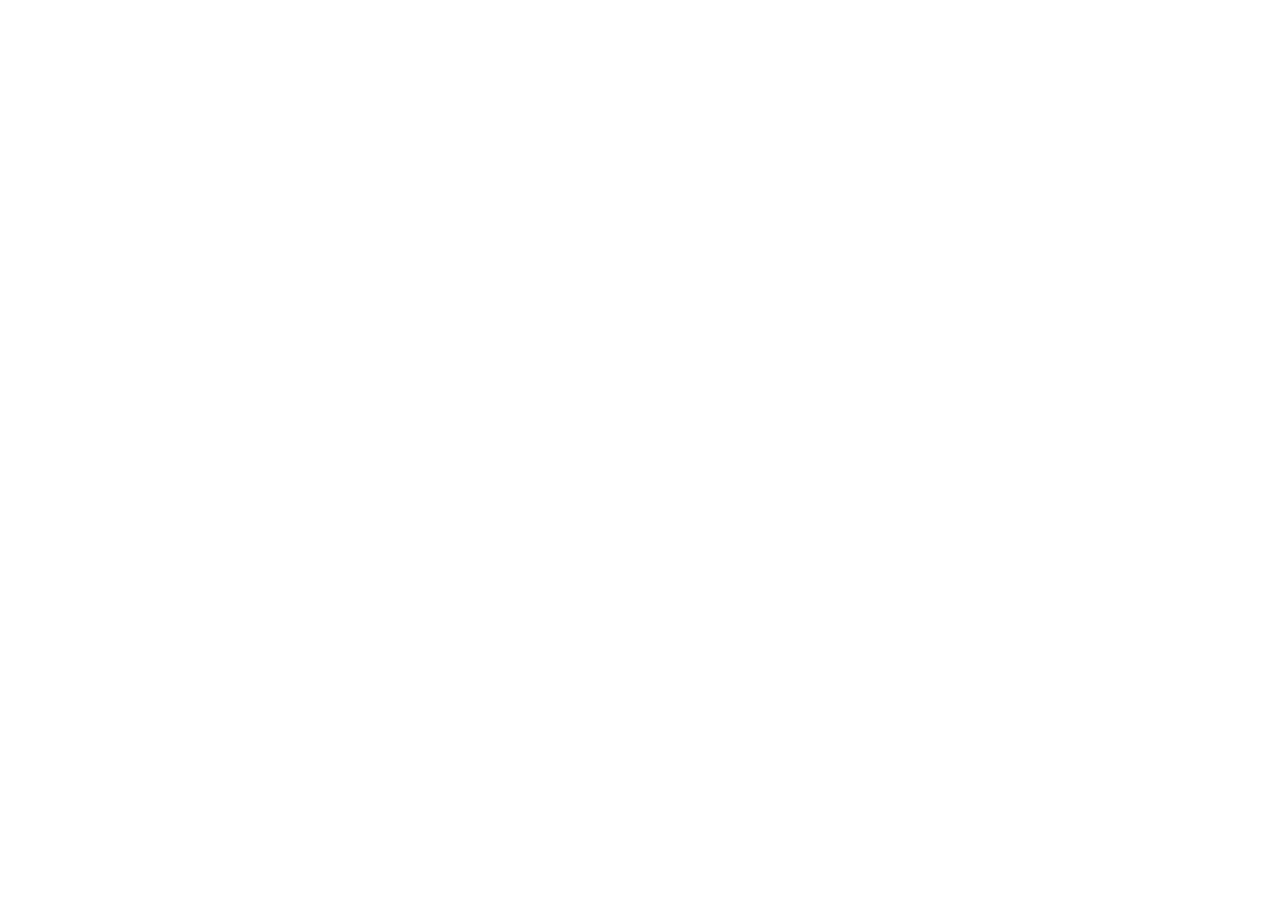
==== index.html @ 2de62284 "deploy: ios-mode support" ====
<!doctype html>
<html lang="zh-Hant">
  <head>
    <meta charset="UTF-8" />
    <meta name="viewport" content="width=device-width, initial-scale=1.0" />
    <title>Chinese Monster · DSE 文言文</title>
    <link rel="manifest" href="/dse-manyin/manifest.webmanifest" />
    <link rel="icon" type="image/png" href="/dse-manyin/favicon.png" />
    <link rel="apple-touch-icon" href="/dse-manyin/icons/apple-touch-icon.png" />
    <meta name="theme-color" content="#1a5c3f" />
    <meta name="apple-mobile-web-app-capable" content="yes" />
    <meta name="mobile-web-app-capable" content="yes" />
    <meta name="apple-mobile-web-app-status-bar-style" content="default" />
    <meta name="apple-mobile-web-app-title" content="Chinese Monster" />
    <meta name="description" content="Chinese Monster：DSE 十二篇範文 MC、默書房、錯題本、大魔王決戰" />
    <script type="module" crossorigin src="/dse-manyin/assets/index-C8RCEgZg.js"></script>
    <link rel="stylesheet" crossorigin href="/dse-manyin/assets/index-3imWGVu0.css">
  </head>
  <body>
    <div id="root"></div>
  </body>
</html>
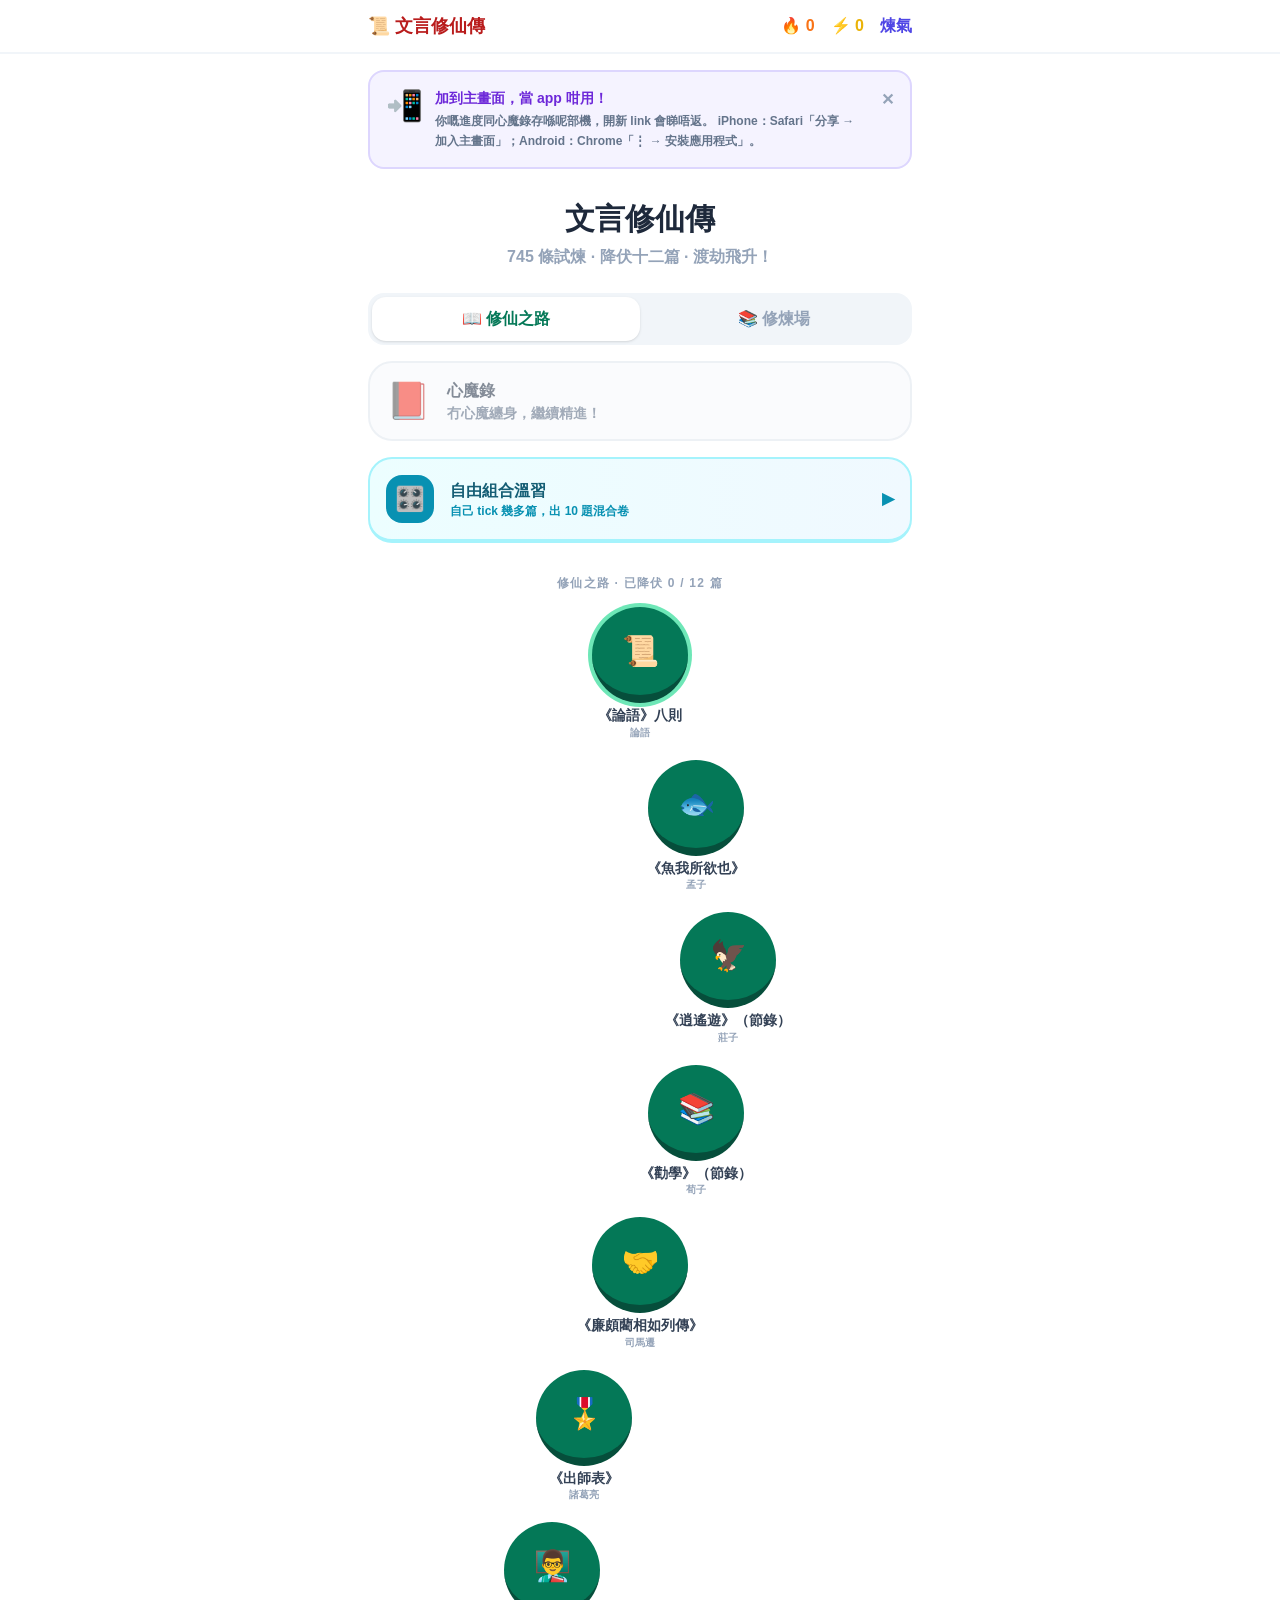
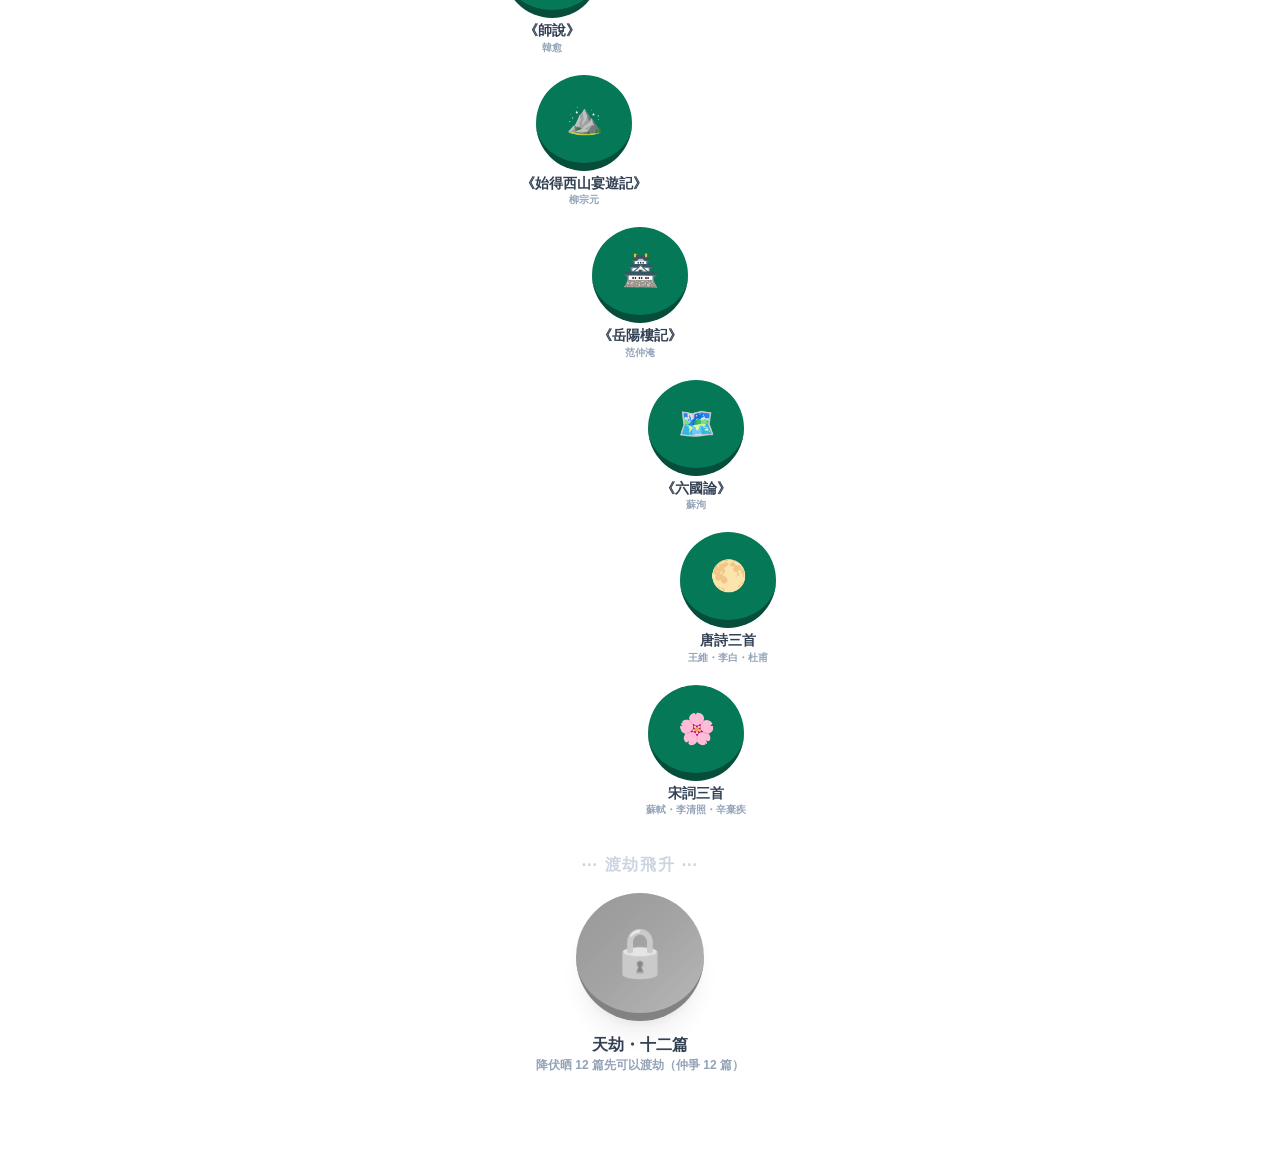
==== commit ffea19c7: "文言修仙傳：時間線大改版（十二篇主線逐關解鎖＋默書 merge＋渡劫門檻）" ====
--- a/index.html
+++ b/index.html
@@ -2,19 +2,19 @@
 <html lang="zh-Hant">
   <head>
     <meta charset="UTF-8" />
-    <meta name="viewport" content="width=device-width, initial-scale=1.0" />
-    <title>Chinese Monster · DSE 文言文</title>
-    <link rel="manifest" href="/dse-manyin/manifest.webmanifest" />
-    <link rel="icon" type="image/png" href="/dse-manyin/favicon.png" />
-    <link rel="apple-touch-icon" href="/dse-manyin/icons/apple-touch-icon.png" />
-    <meta name="theme-color" content="#1a5c3f" />
+    <meta name="viewport" content="width=device-width, initial-scale=1.0, viewport-fit=cover" />
+    <title>文言修仙傳 · DSE 範文</title>
+    <link rel="manifest" href="./manifest.webmanifest" />
+    <link rel="icon" type="image/png" href="./favicon.png" />
+    <link rel="apple-touch-icon" href="./icons/apple-touch-icon.png" />
+    <meta name="theme-color" content="#b91c1c" />
     <meta name="apple-mobile-web-app-capable" content="yes" />
     <meta name="mobile-web-app-capable" content="yes" />
     <meta name="apple-mobile-web-app-status-bar-style" content="default" />
-    <meta name="apple-mobile-web-app-title" content="Chinese Monster" />
-    <meta name="description" content="Chinese Monster：DSE 十二篇範文 MC、默書房、錯題本、大魔王決戰" />
-    <script type="module" crossorigin src="/dse-manyin/assets/index-C8RCEgZg.js"></script>
-    <link rel="stylesheet" crossorigin href="/dse-manyin/assets/index-3imWGVu0.css">
+    <meta name="apple-mobile-web-app-title" content="文言修仙傳" />
+    <meta name="description" content="文言修仙傳：DSE 十二篇範文 MC、默書房、心魔錄、渡劫試煉" />
+    <script type="module" crossorigin src="./assets/index-_JmouH4u.js"></script>
+    <link rel="stylesheet" crossorigin href="./assets/index-BBgROUTP.css">
   </head>
   <body>
     <div id="root"></div>
--- a/assets/index-BBgROUTP.css
+++ b/assets/index-BBgROUTP.css
@@ -0,0 +1 @@
+*,:before,:after{--tw-border-spacing-x: 0;--tw-border-spacing-y: 0;--tw-translate-x: 0;--tw-translate-y: 0;--tw-rotate: 0;--tw-skew-x: 0;--tw-skew-y: 0;--tw-scale-x: 1;--tw-scale-y: 1;--tw-pan-x: ;--tw-pan-y: ;--tw-pinch-zoom: ;--tw-scroll-snap-strictness: proximity;--tw-gradient-from-position: ;--tw-gradient-via-position: ;--tw-gradient-to-position: ;--tw-ordinal: ;--tw-slashed-zero: ;--tw-numeric-figure: ;--tw-numeric-spacing: ;--tw-numeric-fraction: ;--tw-ring-inset: ;--tw-ring-offset-width: 0px;--tw-ring-offset-color: #fff;--tw-ring-color: rgb(59 130 246 / .5);--tw-ring-offset-shadow: 0 0 #0000;--tw-ring-shadow: 0 0 #0000;--tw-shadow: 0 0 #0000;--tw-shadow-colored: 0 0 #0000;--tw-blur: ;--tw-brightness: ;--tw-contrast: ;--tw-grayscale: ;--tw-hue-rotate: ;--tw-invert: ;--tw-saturate: ;--tw-sepia: ;--tw-drop-shadow: ;--tw-backdrop-blur: ;--tw-backdrop-brightness: ;--tw-backdrop-contrast: ;--tw-backdrop-grayscale: ;--tw-backdrop-hue-rotate: ;--tw-backdrop-invert: ;--tw-backdrop-opacity: ;--tw-backdrop-saturate: ;--tw-backdrop-sepia: ;--tw-contain-size: ;--tw-contain-layout: ;--tw-contain-paint: ;--tw-contain-style: }::backdrop{--tw-border-spacing-x: 0;--tw-border-spacing-y: 0;--tw-translate-x: 0;--tw-translate-y: 0;--tw-rotate: 0;--tw-skew-x: 0;--tw-skew-y: 0;--tw-scale-x: 1;--tw-scale-y: 1;--tw-pan-x: ;--tw-pan-y: ;--tw-pinch-zoom: ;--tw-scroll-snap-strictness: proximity;--tw-gradient-from-position: ;--tw-gradient-via-position: ;--tw-gradient-to-position: ;--tw-ordinal: ;--tw-slashed-zero: ;--tw-numeric-figure: ;--tw-numeric-spacing: ;--tw-numeric-fraction: ;--tw-ring-inset: ;--tw-ring-offset-width: 0px;--tw-ring-offset-color: #fff;--tw-ring-color: rgb(59 130 246 / .5);--tw-ring-offset-shadow: 0 0 #0000;--tw-ring-shadow: 0 0 #0000;--tw-shadow: 0 0 #0000;--tw-shadow-colored: 0 0 #0000;--tw-blur: ;--tw-brightness: ;--tw-contrast: ;--tw-grayscale: ;--tw-hue-rotate: ;--tw-invert: ;--tw-saturate: ;--tw-sepia: ;--tw-drop-shadow: ;--tw-backdrop-blur: ;--tw-backdrop-brightness: ;--tw-backdrop-contrast: ;--tw-backdrop-grayscale: ;--tw-backdrop-hue-rotate: ;--tw-backdrop-invert: ;--tw-backdrop-opacity: ;--tw-backdrop-saturate: ;--tw-backdrop-sepia: ;--tw-contain-size: ;--tw-contain-layout: ;--tw-contain-paint: ;--tw-contain-style: }*,:before,:after{box-sizing:border-box;border-width:0;border-style:solid;border-color:#e5e7eb}:before,:after{--tw-content: ""}html,:host{line-height:1.5;-webkit-text-size-adjust:100%;-moz-tab-size:4;-o-tab-size:4;tab-size:4;font-family:ui-sans-serif,system-ui,sans-serif,"Apple Color Emoji","Segoe UI Emoji",Segoe UI Symbol,"Noto Color Emoji";font-feature-settings:normal;font-variation-settings:normal;-webkit-tap-highlight-color:transparent}body{margin:0;line-height:inherit}hr{height:0;color:inherit;border-top-width:1px}abbr:where([title]){-webkit-text-decoration:underline dotted;text-decoration:underline dotted}h1,h2,h3,h4,h5,h6{font-size:inherit;font-weight:inherit}a{color:inherit;text-decoration:inherit}b,strong{font-weight:bolder}code,kbd,samp,pre{font-family:ui-monospace,SFMono-Regular,Menlo,Monaco,Consolas,Liberation Mono,Courier New,monospace;font-feature-settings:normal;font-variation-settings:normal;font-size:1em}small{font-size:80%}sub,sup{font-size:75%;line-height:0;position:relative;vertical-align:baseline}sub{bottom:-.25em}sup{top:-.5em}table{text-indent:0;border-color:inherit;border-collapse:collapse}button,input,optgroup,select,textarea{font-family:inherit;font-feature-settings:inherit;font-variation-settings:inherit;font-size:100%;font-weight:inherit;line-height:inherit;letter-spacing:inherit;color:inherit;margin:0;padding:0}button,select{text-transform:none}button,input:where([type=button]),input:where([type=reset]),input:where([type=submit]){-webkit-appearance:button;background-color:transparent;background-image:none}:-moz-focusring{outline:auto}:-moz-ui-invalid{box-shadow:none}progress{vertical-align:baseline}::-webkit-inner-spin-button,::-webkit-outer-spin-button{height:auto}[type=search]{-webkit-appearance:textfield;outline-offset:-2px}::-webkit-search-decoration{-webkit-appearance:none}::-webkit-file-upload-button{-webkit-appearance:button;font:inherit}summary{display:list-item}blockquote,dl,dd,h1,h2,h3,h4,h5,h6,hr,figure,p,pre{margin:0}fieldset{margin:0;padding:0}legend{padding:0}ol,ul,menu{list-style:none;margin:0;padding:0}dialog{padding:0}textarea{resize:vertical}input::-moz-placeholder,textarea::-moz-placeholder{opacity:1;color:#9ca3af}input::placeholder,textarea::placeholder{opacity:1;color:#9ca3af}button,[role=button]{cursor:pointer}:disabled{cursor:default}img,svg,video,canvas,audio,iframe,embed,object{display:block;vertical-align:middle}img,video{max-width:100%;height:auto}[hidden]:where(:not([hidden=until-found])){display:none}:root{--background: 0 0% 100%;--foreground: 240 10% 3.9%;--card: 0 0% 100%;--card-foreground: 240 10% 3.9%;--popover: 0 0% 100%;--popover-foreground: 240 10% 3.9%;--primary: 240 5.9% 10%;--primary-foreground: 0 0% 98%;--secondary: 240 4.8% 95.9%;--secondary-foreground: 240 5.9% 10%;--muted: 240 4.8% 95.9%;--muted-foreground: 240 3.8% 46.1%;--accent: 240 4.8% 95.9%;--accent-foreground: 240 5.9% 10%;--destructive: 0 84.2% 60.2%;--destructive-foreground: 0 0% 98%;--border: 240 5.9% 90%;--input: 240 5.9% 90%;--ring: 240 5.9% 10%;--radius: .625rem;--sidebar-background: 0 0% 98%;--sidebar-foreground: 240 5.3% 26.1%;--sidebar-primary: 240 5.9% 10%;--sidebar-primary-foreground: 0 0% 98%;--sidebar-accent: 240 4.8% 95.9%;--sidebar-accent-foreground: 240 5.9% 10%;--sidebar-border: 220 13% 91%;--sidebar-ring: 217.2 91.2% 59.8%}.dark{--background: 240 10% 3.9%;--foreground: 0 0% 98%;--card: 240 10% 3.9%;--card-foreground: 0 0% 98%;--popover: 240 10% 3.9%;--popover-foreground: 0 0% 98%;--primary: 0 0% 98%;--primary-foreground: 240 5.9% 10%;--secondary: 240 3.7% 15.9%;--secondary-foreground: 0 0% 98%;--muted: 240 3.7% 15.9%;--muted-foreground: 240 5% 64.9%;--accent: 240 3.7% 15.9%;--accent-foreground: 0 0% 98%;--destructive: 0 62.8% 30.6%;--destructive-foreground: 0 0% 98%;--border: 240 3.7% 15.9%;--input: 240 3.7% 15.9%;--ring: 240 4.9% 83.9%;--sidebar-background: 240 5.9% 10%;--sidebar-foreground: 240 4.8% 95.9%;--sidebar-primary: 224.3 76.3% 48%;--sidebar-primary-foreground: 0 0% 100%;--sidebar-accent: 240 3.7% 15.9%;--sidebar-accent-foreground: 240 4.8% 95.9%;--sidebar-border: 240 3.7% 15.9%;--sidebar-ring: 217.2 91.2% 59.8%}*{border-color:hsl(var(--border))}body{background-color:hsl(var(--background));color:hsl(var(--foreground))}.sr-only{position:absolute;width:1px;height:1px;padding:0;margin:-1px;overflow:hidden;clip:rect(0,0,0,0);white-space:nowrap;border-width:0}.pointer-events-none{pointer-events:none}.visible{visibility:visible}.invisible{visibility:hidden}.fixed{position:fixed}.absolute{position:absolute}.relative{position:relative}.sticky{position:sticky}.inset-0{inset:0}.inset-x-0{left:0;right:0}.inset-y-0{top:0;bottom:0}.-bottom-12{bottom:-3rem}.-left-12{left:-3rem}.-right-1{right:-.25rem}.-right-12{right:-3rem}.-top-1{top:-.25rem}.-top-12{top:-3rem}.-top-6{top:-1.5rem}.bottom-0{bottom:0}.left-0{left:0}.left-1\/2{left:50%}.left-2{left:.5rem}.left-\[50\%\]{left:50%}.right-0{right:0}.right-1{right:.25rem}.right-2{right:.5rem}.right-3{right:.75rem}.right-4{right:1rem}.top-0{top:0}.top-1\.5{top:.375rem}.top-1\/2{top:50%}.top-3\.5{top:.875rem}.top-4{top:1rem}.top-\[1px\]{top:1px}.top-\[50\%\]{top:50%}.top-\[60\%\]{top:60%}.top-full{top:100%}.isolate{isolation:isolate}.z-10{z-index:10}.z-20{z-index:20}.z-50{z-index:50}.z-\[1\]{z-index:1}.order-first{order:-9999}.order-last{order:9999}.col-start-2{grid-column-start:2}.row-span-2{grid-row:span 2 / span 2}.row-start-1{grid-row-start:1}.\!m-0{margin:0!important}.-mx-1{margin-left:-.25rem;margin-right:-.25rem}.-my-2{margin-top:-.5rem;margin-bottom:-.5rem}.mx-2{margin-left:.5rem;margin-right:.5rem}.mx-3\.5{margin-left:.875rem;margin-right:.875rem}.mx-auto{margin-left:auto;margin-right:auto}.my-0{margin-top:0;margin-bottom:0}.my-0\.5{margin-top:.125rem;margin-bottom:.125rem}.my-1{margin-top:.25rem;margin-bottom:.25rem}.-ml-4{margin-left:-1rem}.-mt-4{margin-top:-1rem}.mb-1{margin-bottom:.25rem}.mb-2{margin-bottom:.5rem}.mb-3{margin-bottom:.75rem}.mb-4{margin-bottom:1rem}.mb-6{margin-bottom:1.5rem}.mb-8{margin-bottom:2rem}.ml-1{margin-left:.25rem}.ml-2{margin-left:.5rem}.ml-4{margin-left:1rem}.ml-auto{margin-left:auto}.mr-2{margin-right:.5rem}.mt-0\.5{margin-top:.125rem}.mt-1{margin-top:.25rem}.mt-1\.5{margin-top:.375rem}.mt-2{margin-top:.5rem}.mt-20{margin-top:5rem}.mt-3{margin-top:.75rem}.mt-4{margin-top:1rem}.mt-5{margin-top:1.25rem}.mt-6{margin-top:1.5rem}.mt-8{margin-top:2rem}.mt-auto{margin-top:auto}.line-clamp-1{overflow:hidden;display:-webkit-box;-webkit-box-orient:vertical;-webkit-line-clamp:1}.line-clamp-2{overflow:hidden;display:-webkit-box;-webkit-box-orient:vertical;-webkit-line-clamp:2}.block{display:block}.inline-block{display:inline-block}.flex{display:flex}.inline-flex{display:inline-flex}.table{display:table}.table-caption{display:table-caption}.table-cell{display:table-cell}.table-row{display:table-row}.grid{display:grid}.hidden{display:none}.aspect-square{aspect-ratio:1 / 1}.aspect-video{aspect-ratio:16 / 9}.size-10{width:2.5rem;height:2.5rem}.size-2{width:.5rem;height:.5rem}.size-2\.5{width:.625rem;height:.625rem}.size-3{width:.75rem;height:.75rem}.size-3\.5{width:.875rem;height:.875rem}.size-4{width:1rem;height:1rem}.size-6{width:1.5rem;height:1.5rem}.size-7{width:1.75rem;height:1.75rem}.size-8{width:2rem;height:2rem}.size-9{width:2.25rem;height:2.25rem}.size-auto{width:auto;height:auto}.size-full{width:100%;height:100%}.h-1\.5{height:.375rem}.h-10{height:2.5rem}.h-12{height:3rem}.h-2{height:.5rem}.h-2\.5{height:.625rem}.h-24{height:6rem}.h-32{height:8rem}.h-4{height:1rem}.h-5{height:1.25rem}.h-6{height:1.5rem}.h-7{height:1.75rem}.h-8{height:2rem}.h-9{height:2.25rem}.h-\[1\.15rem\]{height:1.15rem}.h-\[calc\(100\%-1px\)\]{height:calc(100% - 1px)}.h-\[var\(--radix-navigation-menu-viewport-height\)\]{height:var(--radix-navigation-menu-viewport-height)}.h-\[var\(--radix-select-trigger-height\)\]{height:var(--radix-select-trigger-height)}.h-auto{height:auto}.h-full{height:100%}.h-px{height:1px}.h-svh{height:100svh}.max-h-\[300px\]{max-height:300px}.max-h-\[85vh\]{max-height:85vh}.min-h-0{min-height:0px}.min-h-16{min-height:4rem}.min-h-4{min-height:1rem}.min-h-screen{min-height:100vh}.min-h-svh{min-height:100svh}.w-0{width:0px}.w-1{width:.25rem}.w-12{width:3rem}.w-2{width:.5rem}.w-2\.5{width:.625rem}.w-24{width:6rem}.w-3{width:.75rem}.w-3\/4{width:75%}.w-32{width:8rem}.w-4{width:1rem}.w-5{width:1.25rem}.w-6{width:1.5rem}.w-64{width:16rem}.w-72{width:18rem}.w-8{width:2rem}.w-9{width:2.25rem}.w-\[100px\]{width:100px}.w-auto{width:auto}.w-fit{width:-moz-fit-content;width:fit-content}.w-full{width:100%}.w-max{width:-moz-max-content;width:max-content}.w-px{width:1px}.min-w-0{min-width:0px}.min-w-10{min-width:2.5rem}.min-w-5{min-width:1.25rem}.min-w-8{min-width:2rem}.min-w-9{min-width:2.25rem}.min-w-\[12rem\]{min-width:12rem}.min-w-\[8rem\]{min-width:8rem}.min-w-\[var\(--radix-select-trigger-width\)\]{min-width:var(--radix-select-trigger-width)}.max-w-\[130px\]{max-width:130px}.max-w-\[calc\(100\%-2rem\)\]{max-width:calc(100% - 2rem)}.max-w-max{max-width:-moz-max-content;max-width:max-content}.max-w-md{max-width:28rem}.max-w-sm{max-width:24rem}.max-w-xl{max-width:36rem}.flex-1{flex:1 1 0%}.shrink-0{flex-shrink:0}.grow{flex-grow:1}.grow-0{flex-grow:0}.basis-full{flex-basis:100%}.caption-bottom{caption-side:bottom}.border-collapse{border-collapse:collapse}.-translate-x-1\/2{--tw-translate-x: -50%;transform:translate(var(--tw-translate-x),var(--tw-translate-y)) rotate(var(--tw-rotate)) skew(var(--tw-skew-x)) skewY(var(--tw-skew-y)) scaleX(var(--tw-scale-x)) scaleY(var(--tw-scale-y))}.-translate-x-px{--tw-translate-x: -1px;transform:translate(var(--tw-translate-x),var(--tw-translate-y)) rotate(var(--tw-rotate)) skew(var(--tw-skew-x)) skewY(var(--tw-skew-y)) scaleX(var(--tw-scale-x)) scaleY(var(--tw-scale-y))}.-translate-y-1\/2{--tw-translate-y: -50%;transform:translate(var(--tw-translate-x),var(--tw-translate-y)) rotate(var(--tw-rotate)) skew(var(--tw-skew-x)) skewY(var(--tw-skew-y)) scaleX(var(--tw-scale-x)) scaleY(var(--tw-scale-y))}.translate-x-\[-50\%\]{--tw-translate-x: -50%;transform:translate(var(--tw-translate-x),var(--tw-translate-y)) rotate(var(--tw-rotate)) skew(var(--tw-skew-x)) skewY(var(--tw-skew-y)) scaleX(var(--tw-scale-x)) scaleY(var(--tw-scale-y))}.translate-x-px{--tw-translate-x: 1px;transform:translate(var(--tw-translate-x),var(--tw-translate-y)) rotate(var(--tw-rotate)) skew(var(--tw-skew-x)) skewY(var(--tw-skew-y)) scaleX(var(--tw-scale-x)) scaleY(var(--tw-scale-y))}.translate-y-0\.5{--tw-translate-y: .125rem;transform:translate(var(--tw-translate-x),var(--tw-translate-y)) rotate(var(--tw-rotate)) skew(var(--tw-skew-x)) skewY(var(--tw-skew-y)) scaleX(var(--tw-scale-x)) scaleY(var(--tw-scale-y))}.translate-y-\[-50\%\]{--tw-translate-y: -50%;transform:translate(var(--tw-translate-x),var(--tw-translate-y)) rotate(var(--tw-rotate)) skew(var(--tw-skew-x)) skewY(var(--tw-skew-y)) scaleX(var(--tw-scale-x)) scaleY(var(--tw-scale-y))}.translate-y-\[calc\(-50\%_-_2px\)\]{--tw-translate-y: calc(-50% - 2px) ;transform:translate(var(--tw-translate-x),var(--tw-translate-y)) rotate(var(--tw-rotate)) skew(var(--tw-skew-x)) skewY(var(--tw-skew-y)) scaleX(var(--tw-scale-x)) scaleY(var(--tw-scale-y))}.rotate-45{--tw-rotate: 45deg;transform:translate(var(--tw-translate-x),var(--tw-translate-y)) rotate(var(--tw-rotate)) skew(var(--tw-skew-x)) skewY(var(--tw-skew-y)) scaleX(var(--tw-scale-x)) scaleY(var(--tw-scale-y))}.rotate-90{--tw-rotate: 90deg;transform:translate(var(--tw-translate-x),var(--tw-translate-y)) rotate(var(--tw-rotate)) skew(var(--tw-skew-x)) skewY(var(--tw-skew-y)) scaleX(var(--tw-scale-x)) scaleY(var(--tw-scale-y))}.transform{transform:translate(var(--tw-translate-x),var(--tw-translate-y)) rotate(var(--tw-rotate)) skew(var(--tw-skew-x)) skewY(var(--tw-skew-y)) scaleX(var(--tw-scale-x)) scaleY(var(--tw-scale-y))}.animate-\[shake_0\.4s\]{animation:shake .4s}@keyframes bounce{0%,to{transform:translateY(-25%);animation-timing-function:cubic-bezier(.8,0,1,1)}50%{transform:none;animation-timing-function:cubic-bezier(0,0,.2,1)}}.animate-bounce{animation:bounce 1s infinite}@keyframes caret-blink{0%,70%,to{opacity:1}20%,50%{opacity:0}}.animate-caret-blink{animation:caret-blink 1.25s ease-out infinite}@keyframes ping{75%,to{transform:scale(2);opacity:0}}.animate-ping{animation:ping 1s cubic-bezier(0,0,.2,1) infinite}@keyframes pulse{50%{opacity:.5}}.animate-pulse{animation:pulse 2s cubic-bezier(.4,0,.6,1) infinite}@keyframes spin{to{transform:rotate(360deg)}}.animate-spin{animation:spin 1s linear infinite}.cursor-default{cursor:default}.cursor-text{cursor:text}.touch-none{touch-action:none}.select-none{-webkit-user-select:none;-moz-user-select:none;user-select:none}.resize-none{resize:none}.scroll-my-1{scroll-margin-top:.25rem;scroll-margin-bottom:.25rem}.scroll-py-1{scroll-padding-top:.25rem;scroll-padding-bottom:.25rem}.list-disc{list-style-type:disc}.list-none{list-style-type:none}.auto-rows-min{grid-auto-rows:min-content}.grid-cols-3{grid-template-columns:repeat(3,minmax(0,1fr))}.grid-cols-\[0_1fr\]{grid-template-columns:0 1fr}.grid-rows-\[auto_auto\]{grid-template-rows:auto auto}.flex-row{flex-direction:row}.flex-col{flex-direction:column}.flex-col-reverse{flex-direction:column-reverse}.flex-wrap{flex-wrap:wrap}.place-content-center{place-content:center}.items-start{align-items:flex-start}.items-end{align-items:flex-end}.items-center{align-items:center}.items-stretch{align-items:stretch}.justify-start{justify-content:flex-start}.justify-center{justify-content:center}.justify-between{justify-content:space-between}.justify-items-start{justify-items:start}.gap-0\.5{gap:.125rem}.gap-1{gap:.25rem}.gap-1\.5{gap:.375rem}.gap-2{gap:.5rem}.gap-2\.5{gap:.625rem}.gap-3{gap:.75rem}.gap-4{gap:1rem}.gap-6{gap:1.5rem}.gap-7{gap:1.75rem}.gap-\[--spacing\(var\(--gap\)\)\]{gap:var(--spacing(var(--gap)))}.gap-y-0\.5{row-gap:.125rem}.self-start{align-self:flex-start}.self-stretch{align-self:stretch}.justify-self-end{justify-self:end}.overflow-auto{overflow:auto}.overflow-hidden{overflow:hidden}.overflow-x-auto{overflow-x:auto}.overflow-y-auto{overflow-y:auto}.overflow-x-hidden{overflow-x:hidden}.truncate{overflow:hidden;text-overflow:ellipsis;white-space:nowrap}.whitespace-nowrap{white-space:nowrap}.text-balance{text-wrap:balance}.break-words{overflow-wrap:break-word}.rounded-2xl{border-radius:1rem}.rounded-3xl{border-radius:1.5rem}.rounded-\[2px\]{border-radius:2px}.rounded-\[4px\]{border-radius:4px}.rounded-\[calc\(var\(--radius\)-5px\)\]{border-radius:calc(var(--radius) - 5px)}.rounded-\[inherit\]{border-radius:inherit}.rounded-full{border-radius:9999px}.rounded-lg{border-radius:var(--radius)}.rounded-md{border-radius:calc(var(--radius) - 2px)}.rounded-none{border-radius:0}.rounded-sm{border-radius:calc(var(--radius) - 4px)}.rounded-xl{border-radius:calc(var(--radius) + 4px)}.rounded-xs{border-radius:calc(var(--radius) - 6px)}.rounded-l-md{border-top-left-radius:calc(var(--radius) - 2px);border-bottom-left-radius:calc(var(--radius) - 2px)}.rounded-r-md{border-top-right-radius:calc(var(--radius) - 2px);border-bottom-right-radius:calc(var(--radius) - 2px)}.rounded-tl-sm{border-top-left-radius:calc(var(--radius) - 4px)}.border{border-width:1px}.border-0{border-width:0px}.border-2{border-width:2px}.border-\[1\.5px\]{border-width:1.5px}.border-y{border-top-width:1px;border-bottom-width:1px}.border-b{border-bottom-width:1px}.border-b-2{border-bottom-width:2px}.border-b-4{border-bottom-width:4px}.border-b-8{border-bottom-width:8px}.border-l{border-left-width:1px}.border-r{border-right-width:1px}.border-t{border-top-width:1px}.border-t-4{border-top-width:4px}.border-dashed{border-style:dashed}.border-amber-300{--tw-border-opacity: 1;border-color:rgb(252 211 77 / var(--tw-border-opacity, 1))}.border-amber-500{--tw-border-opacity: 1;border-color:rgb(245 158 11 / var(--tw-border-opacity, 1))}.border-amber-700{--tw-border-opacity: 1;border-color:rgb(180 83 9 / var(--tw-border-opacity, 1))}.border-border{border-color:hsl(var(--border))}.border-border\/50{border-color:hsl(var(--border) / .5)}.border-cyan-200{--tw-border-opacity: 1;border-color:rgb(165 243 252 / var(--tw-border-opacity, 1))}.border-cyan-400{--tw-border-opacity: 1;border-color:rgb(34 211 238 / var(--tw-border-opacity, 1))}.border-cyan-600{--tw-border-opacity: 1;border-color:rgb(8 145 178 / var(--tw-border-opacity, 1))}.border-cyan-700{--tw-border-opacity: 1;border-color:rgb(14 116 144 / var(--tw-border-opacity, 1))}.border-cyan-800{--tw-border-opacity: 1;border-color:rgb(21 94 117 / var(--tw-border-opacity, 1))}.border-emerald-200{--tw-border-opacity: 1;border-color:rgb(167 243 208 / var(--tw-border-opacity, 1))}.border-emerald-600{--tw-border-opacity: 1;border-color:rgb(5 150 105 / var(--tw-border-opacity, 1))}.border-emerald-900{--tw-border-opacity: 1;border-color:rgb(6 78 59 / var(--tw-border-opacity, 1))}.border-green-200{--tw-border-opacity: 1;border-color:rgb(187 247 208 / var(--tw-border-opacity, 1))}.border-green-300{--tw-border-opacity: 1;border-color:rgb(134 239 172 / var(--tw-border-opacity, 1))}.border-green-400{--tw-border-opacity: 1;border-color:rgb(74 222 128 / var(--tw-border-opacity, 1))}.border-green-500{--tw-border-opacity: 1;border-color:rgb(34 197 94 / var(--tw-border-opacity, 1))}.border-green-700{--tw-border-opacity: 1;border-color:rgb(21 128 61 / var(--tw-border-opacity, 1))}.border-input{border-color:hsl(var(--input))}.border-primary{border-color:hsl(var(--primary))}.border-purple-900{--tw-border-opacity: 1;border-color:rgb(88 28 135 / var(--tw-border-opacity, 1))}.border-red-300{--tw-border-opacity: 1;border-color:rgb(252 165 165 / var(--tw-border-opacity, 1))}.border-red-400{--tw-border-opacity: 1;border-color:rgb(248 113 113 / var(--tw-border-opacity, 1))}.border-rose-200{--tw-border-opacity: 1;border-color:rgb(254 205 211 / var(--tw-border-opacity, 1))}.border-rose-700{--tw-border-opacity: 1;border-color:rgb(190 18 60 / var(--tw-border-opacity, 1))}.border-sidebar-border{border-color:hsl(var(--sidebar-border))}.border-sky-200{--tw-border-opacity: 1;border-color:rgb(186 230 253 / var(--tw-border-opacity, 1))}.border-slate-100{--tw-border-opacity: 1;border-color:rgb(241 245 249 / var(--tw-border-opacity, 1))}.border-slate-200{--tw-border-opacity: 1;border-color:rgb(226 232 240 / var(--tw-border-opacity, 1))}.border-slate-300{--tw-border-opacity: 1;border-color:rgb(203 213 225 / var(--tw-border-opacity, 1))}.border-slate-400{--tw-border-opacity: 1;border-color:rgb(148 163 184 / var(--tw-border-opacity, 1))}.border-slate-700{--tw-border-opacity: 1;border-color:rgb(51 65 85 / var(--tw-border-opacity, 1))}.border-transparent{border-color:transparent}.border-violet-200{--tw-border-opacity: 1;border-color:rgb(221 214 254 / var(--tw-border-opacity, 1))}.border-yellow-300{--tw-border-opacity: 1;border-color:rgb(253 224 71 / var(--tw-border-opacity, 1))}.border-yellow-500{--tw-border-opacity: 1;border-color:rgb(234 179 8 / var(--tw-border-opacity, 1))}.border-l-transparent{border-left-color:transparent}.border-t-transparent{border-top-color:transparent}.bg-accent{background-color:hsl(var(--accent))}.bg-amber-400{--tw-bg-opacity: 1;background-color:rgb(251 191 36 / var(--tw-bg-opacity, 1))}.bg-amber-50{--tw-bg-opacity: 1;background-color:rgb(255 251 235 / var(--tw-bg-opacity, 1))}.bg-background{background-color:hsl(var(--background))}.bg-black\/50{background-color:#00000080}.bg-border{background-color:hsl(var(--border))}.bg-card{background-color:hsl(var(--card))}.bg-cyan-50{--tw-bg-opacity: 1;background-color:rgb(236 254 255 / var(--tw-bg-opacity, 1))}.bg-cyan-500{--tw-bg-opacity: 1;background-color:rgb(6 182 212 / var(--tw-bg-opacity, 1))}.bg-cyan-600{--tw-bg-opacity: 1;background-color:rgb(8 145 178 / var(--tw-bg-opacity, 1))}.bg-destructive{--tw-bg-opacity: 1;background-color:hsl(var(--destructive) / var(--tw-bg-opacity, 1))}.bg-emerald-50{--tw-bg-opacity: 1;background-color:rgb(236 253 245 / var(--tw-bg-opacity, 1))}.bg-emerald-700{--tw-bg-opacity: 1;background-color:rgb(4 120 87 / var(--tw-bg-opacity, 1))}.bg-foreground{background-color:hsl(var(--foreground))}.bg-green-100{--tw-bg-opacity: 1;background-color:rgb(220 252 231 / var(--tw-bg-opacity, 1))}.bg-green-50{--tw-bg-opacity: 1;background-color:rgb(240 253 244 / var(--tw-bg-opacity, 1))}.bg-green-500{--tw-bg-opacity: 1;background-color:rgb(34 197 94 / var(--tw-bg-opacity, 1))}.bg-input{background-color:hsl(var(--input))}.bg-muted{background-color:hsl(var(--muted))}.bg-muted\/50{background-color:hsl(var(--muted) / .5)}.bg-popover{background-color:hsl(var(--popover))}.bg-primary{background-color:hsl(var(--primary))}.bg-primary\/20{background-color:hsl(var(--primary) / .2)}.bg-red-100{--tw-bg-opacity: 1;background-color:rgb(254 226 226 / var(--tw-bg-opacity, 1))}.bg-red-50{--tw-bg-opacity: 1;background-color:rgb(254 242 242 / var(--tw-bg-opacity, 1))}.bg-rose-50{--tw-bg-opacity: 1;background-color:rgb(255 241 242 / var(--tw-bg-opacity, 1))}.bg-rose-500{--tw-bg-opacity: 1;background-color:rgb(244 63 94 / var(--tw-bg-opacity, 1))}.bg-secondary{background-color:hsl(var(--secondary))}.bg-sidebar{background-color:hsl(var(--sidebar-background))}.bg-sidebar-border{background-color:hsl(var(--sidebar-border))}.bg-sky-50{--tw-bg-opacity: 1;background-color:rgb(240 249 255 / var(--tw-bg-opacity, 1))}.bg-slate-100{--tw-bg-opacity: 1;background-color:rgb(241 245 249 / var(--tw-bg-opacity, 1))}.bg-slate-200{--tw-bg-opacity: 1;background-color:rgb(226 232 240 / var(--tw-bg-opacity, 1))}.bg-slate-300{--tw-bg-opacity: 1;background-color:rgb(203 213 225 / var(--tw-bg-opacity, 1))}.bg-slate-50{--tw-bg-opacity: 1;background-color:rgb(248 250 252 / var(--tw-bg-opacity, 1))}.bg-slate-500{--tw-bg-opacity: 1;background-color:rgb(100 116 139 / var(--tw-bg-opacity, 1))}.bg-transparent{background-color:transparent}.bg-violet-50{--tw-bg-opacity: 1;background-color:rgb(245 243 255 / var(--tw-bg-opacity, 1))}.bg-white{--tw-bg-opacity: 1;background-color:rgb(255 255 255 / var(--tw-bg-opacity, 1))}.bg-yellow-300{--tw-bg-opacity: 1;background-color:rgb(253 224 71 / var(--tw-bg-opacity, 1))}.bg-yellow-50{--tw-bg-opacity: 1;background-color:rgb(254 252 232 / var(--tw-bg-opacity, 1))}.bg-gradient-to-br{background-image:linear-gradient(to bottom right,var(--tw-gradient-stops))}.bg-gradient-to-r{background-image:linear-gradient(to right,var(--tw-gradient-stops))}.from-amber-400{--tw-gradient-from: #fbbf24 var(--tw-gradient-from-position);--tw-gradient-to: rgb(251 191 36 / 0) var(--tw-gradient-to-position);--tw-gradient-stops: var(--tw-gradient-from), var(--tw-gradient-to)}.from-cyan-50{--tw-gradient-from: #ecfeff var(--tw-gradient-from-position);--tw-gradient-to: rgb(236 254 255 / 0) var(--tw-gradient-to-position);--tw-gradient-stops: var(--tw-gradient-from), var(--tw-gradient-to)}.from-purple-600{--tw-gradient-from: #9333ea var(--tw-gradient-from-position);--tw-gradient-to: rgb(147 51 234 / 0) var(--tw-gradient-to-position);--tw-gradient-stops: var(--tw-gradient-from), var(--tw-gradient-to)}.from-red-500{--tw-gradient-from: #ef4444 var(--tw-gradient-from-position);--tw-gradient-to: rgb(239 68 68 / 0) var(--tw-gradient-to-position);--tw-gradient-stops: var(--tw-gradient-from), var(--tw-gradient-to)}.via-red-500{--tw-gradient-to: rgb(239 68 68 / 0) var(--tw-gradient-to-position);--tw-gradient-stops: var(--tw-gradient-from), #ef4444 var(--tw-gradient-via-position), var(--tw-gradient-to)}.to-orange-500{--tw-gradient-to: #f97316 var(--tw-gradient-to-position)}.to-purple-600{--tw-gradient-to: #9333ea var(--tw-gradient-to-position)}.to-sky-50{--tw-gradient-to: #f0f9ff var(--tw-gradient-to-position)}.to-yellow-500{--tw-gradient-to: #eab308 var(--tw-gradient-to-position)}.fill-current{fill:currentColor}.fill-foreground{fill:hsl(var(--foreground))}.fill-primary{fill:hsl(var(--primary))}.p-0{padding:0}.p-1{padding:.25rem}.p-2{padding:.5rem}.p-3{padding:.75rem}.p-4{padding:1rem}.p-5{padding:1.25rem}.p-6{padding:1.5rem}.p-\[3px\]{padding:3px}.p-px{padding:1px}.px-1{padding-left:.25rem;padding-right:.25rem}.px-1\.5{padding-left:.375rem;padding-right:.375rem}.px-2{padding-left:.5rem;padding-right:.5rem}.px-2\.5{padding-left:.625rem;padding-right:.625rem}.px-3{padding-left:.75rem;padding-right:.75rem}.px-4{padding-left:1rem;padding-right:1rem}.px-5{padding-left:1.25rem;padding-right:1.25rem}.px-6{padding-left:1.5rem;padding-right:1.5rem}.px-8{padding-left:2rem;padding-right:2rem}.py-0\.5{padding-top:.125rem;padding-bottom:.125rem}.py-1{padding-top:.25rem;padding-bottom:.25rem}.py-1\.5{padding-top:.375rem;padding-bottom:.375rem}.py-2{padding-top:.5rem;padding-bottom:.5rem}.py-2\.5{padding-top:.625rem;padding-bottom:.625rem}.py-3{padding-top:.75rem;padding-bottom:.75rem}.py-4{padding-top:1rem;padding-bottom:1rem}.py-6{padding-top:1.5rem;padding-bottom:1.5rem}.pb-24{padding-bottom:6rem}.pb-3{padding-bottom:.75rem}.pb-4{padding-bottom:1rem}.pb-56{padding-bottom:14rem}.pl-2{padding-left:.5rem}.pl-3{padding-left:.75rem}.pl-4{padding-left:1rem}.pl-8{padding-left:2rem}.pr-1{padding-right:.25rem}.pr-2{padding-right:.5rem}.pr-2\.5{padding-right:.625rem}.pr-3{padding-right:.75rem}.pr-8{padding-right:2rem}.pt-0{padding-top:0}.pt-3{padding-top:.75rem}.pt-4{padding-top:1rem}.text-left{text-align:left}.text-center{text-align:center}.align-middle{vertical-align:middle}.font-mono{font-family:ui-monospace,SFMono-Regular,Menlo,Monaco,Consolas,Liberation Mono,Courier New,monospace}.font-sans{font-family:ui-sans-serif,system-ui,sans-serif,"Apple Color Emoji","Segoe UI Emoji",Segoe UI Symbol,"Noto Color Emoji"}.text-2xl{font-size:1.5rem;line-height:2rem}.text-3xl{font-size:1.875rem;line-height:2.25rem}.text-4xl{font-size:2.25rem;line-height:2.5rem}.text-5xl{font-size:3rem;line-height:1}.text-7xl{font-size:4.5rem;line-height:1}.text-8xl{font-size:6rem;line-height:1}.text-\[0\.8rem\]{font-size:.8rem}.text-\[10px\]{font-size:10px}.text-base{font-size:1rem;line-height:1.5rem}.text-lg{font-size:1.125rem;line-height:1.75rem}.text-sm{font-size:.875rem;line-height:1.25rem}.text-sm\/relaxed{font-size:.875rem;line-height:1.625}.text-xl{font-size:1.25rem;line-height:1.75rem}.text-xs{font-size:.75rem;line-height:1rem}.font-bold{font-weight:700}.font-extrabold{font-weight:800}.font-medium{font-weight:500}.font-normal{font-weight:400}.font-semibold{font-weight:600}.uppercase{text-transform:uppercase}.tabular-nums{--tw-numeric-spacing: tabular-nums;font-variant-numeric:var(--tw-ordinal) var(--tw-slashed-zero) var(--tw-numeric-figure) var(--tw-numeric-spacing) var(--tw-numeric-fraction)}.leading-none{line-height:1}.leading-normal{line-height:1.5}.leading-relaxed{line-height:1.625}.leading-snug{line-height:1.375}.leading-tight{line-height:1.25}.tracking-tight{letter-spacing:-.025em}.tracking-wider{letter-spacing:.05em}.tracking-widest{letter-spacing:.1em}.text-accent-foreground{color:hsl(var(--accent-foreground))}.text-amber-500{--tw-text-opacity: 1;color:rgb(245 158 11 / var(--tw-text-opacity, 1))}.text-amber-600{--tw-text-opacity: 1;color:rgb(217 119 6 / var(--tw-text-opacity, 1))}.text-amber-900{--tw-text-opacity: 1;color:rgb(120 53 15 / var(--tw-text-opacity, 1))}.text-background{color:hsl(var(--background))}.text-card-foreground{color:hsl(var(--card-foreground))}.text-current{color:currentColor}.text-cyan-600{--tw-text-opacity: 1;color:rgb(8 145 178 / var(--tw-text-opacity, 1))}.text-cyan-700{--tw-text-opacity: 1;color:rgb(14 116 144 / var(--tw-text-opacity, 1))}.text-cyan-800{--tw-text-opacity: 1;color:rgb(21 94 117 / var(--tw-text-opacity, 1))}.text-destructive{--tw-text-opacity: 1;color:hsl(var(--destructive) / var(--tw-text-opacity, 1))}.text-emerald-600{--tw-text-opacity: 1;color:rgb(5 150 105 / var(--tw-text-opacity, 1))}.text-emerald-700{--tw-text-opacity: 1;color:rgb(4 120 87 / var(--tw-text-opacity, 1))}.text-emerald-800{--tw-text-opacity: 1;color:rgb(6 95 70 / var(--tw-text-opacity, 1))}.text-foreground{color:hsl(var(--foreground))}.text-green-500{--tw-text-opacity: 1;color:rgb(34 197 94 / var(--tw-text-opacity, 1))}.text-green-600{--tw-text-opacity: 1;color:rgb(22 163 74 / var(--tw-text-opacity, 1))}.text-green-700{--tw-text-opacity: 1;color:rgb(21 128 61 / var(--tw-text-opacity, 1))}.text-indigo-600{--tw-text-opacity: 1;color:rgb(79 70 229 / var(--tw-text-opacity, 1))}.text-muted-foreground{color:hsl(var(--muted-foreground))}.text-orange-500{--tw-text-opacity: 1;color:rgb(249 115 22 / var(--tw-text-opacity, 1))}.text-popover-foreground{color:hsl(var(--popover-foreground))}.text-primary{color:hsl(var(--primary))}.text-primary-foreground{color:hsl(var(--primary-foreground))}.text-red-400{--tw-text-opacity: 1;color:rgb(248 113 113 / var(--tw-text-opacity, 1))}.text-red-500{--tw-text-opacity: 1;color:rgb(239 68 68 / var(--tw-text-opacity, 1))}.text-red-600{--tw-text-opacity: 1;color:rgb(220 38 38 / var(--tw-text-opacity, 1))}.text-red-700{--tw-text-opacity: 1;color:rgb(185 28 28 / var(--tw-text-opacity, 1))}.text-rose-500{--tw-text-opacity: 1;color:rgb(244 63 94 / var(--tw-text-opacity, 1))}.text-rose-700{--tw-text-opacity: 1;color:rgb(190 18 60 / var(--tw-text-opacity, 1))}.text-secondary-foreground{color:hsl(var(--secondary-foreground))}.text-sidebar-foreground{color:hsl(var(--sidebar-foreground))}.text-sidebar-foreground\/70{color:hsl(var(--sidebar-foreground) / .7)}.text-sky-700{--tw-text-opacity: 1;color:rgb(3 105 161 / var(--tw-text-opacity, 1))}.text-slate-300{--tw-text-opacity: 1;color:rgb(203 213 225 / var(--tw-text-opacity, 1))}.text-slate-400{--tw-text-opacity: 1;color:rgb(148 163 184 / var(--tw-text-opacity, 1))}.text-slate-500{--tw-text-opacity: 1;color:rgb(100 116 139 / var(--tw-text-opacity, 1))}.text-slate-600{--tw-text-opacity: 1;color:rgb(71 85 105 / var(--tw-text-opacity, 1))}.text-slate-700{--tw-text-opacity: 1;color:rgb(51 65 85 / var(--tw-text-opacity, 1))}.text-slate-800{--tw-text-opacity: 1;color:rgb(30 41 59 / var(--tw-text-opacity, 1))}.text-transparent{color:transparent}.text-violet-700{--tw-text-opacity: 1;color:rgb(109 40 217 / var(--tw-text-opacity, 1))}.text-white{--tw-text-opacity: 1;color:rgb(255 255 255 / var(--tw-text-opacity, 1))}.text-yellow-500{--tw-text-opacity: 1;color:rgb(234 179 8 / var(--tw-text-opacity, 1))}.text-yellow-600{--tw-text-opacity: 1;color:rgb(202 138 4 / var(--tw-text-opacity, 1))}.text-yellow-800{--tw-text-opacity: 1;color:rgb(133 77 14 / var(--tw-text-opacity, 1))}.underline{text-decoration-line:underline}.line-through{text-decoration-line:line-through}.underline-offset-4{text-underline-offset:4px}.opacity-0{opacity:0}.opacity-40{opacity:.4}.opacity-50{opacity:.5}.opacity-60{opacity:.6}.opacity-70{opacity:.7}.shadow{--tw-shadow: 0 1px 3px 0 rgb(0 0 0 / .1), 0 1px 2px -1px rgb(0 0 0 / .1);--tw-shadow-colored: 0 1px 3px 0 var(--tw-shadow-color), 0 1px 2px -1px var(--tw-shadow-color);box-shadow:var(--tw-ring-offset-shadow, 0 0 #0000),var(--tw-ring-shadow, 0 0 #0000),var(--tw-shadow)}.shadow-2xl{--tw-shadow: 0 25px 50px -12px rgb(0 0 0 / .25);--tw-shadow-colored: 0 25px 50px -12px var(--tw-shadow-color);box-shadow:var(--tw-ring-offset-shadow, 0 0 #0000),var(--tw-ring-shadow, 0 0 #0000),var(--tw-shadow)}.shadow-\[0_0_0_1px_hsl\(var\(--sidebar-border\)\)\]{--tw-shadow: 0 0 0 1px hsl(var(--sidebar-border));--tw-shadow-colored: 0 0 0 1px var(--tw-shadow-color);box-shadow:var(--tw-ring-offset-shadow, 0 0 #0000),var(--tw-ring-shadow, 0 0 #0000),var(--tw-shadow)}.shadow-lg{--tw-shadow: 0 10px 15px -3px rgb(0 0 0 / .1), 0 4px 6px -4px rgb(0 0 0 / .1);--tw-shadow-colored: 0 10px 15px -3px var(--tw-shadow-color), 0 4px 6px -4px var(--tw-shadow-color);box-shadow:var(--tw-ring-offset-shadow, 0 0 #0000),var(--tw-ring-shadow, 0 0 #0000),var(--tw-shadow)}.shadow-md{--tw-shadow: 0 4px 6px -1px rgb(0 0 0 / .1), 0 2px 4px -2px rgb(0 0 0 / .1);--tw-shadow-colored: 0 4px 6px -1px var(--tw-shadow-color), 0 2px 4px -2px var(--tw-shadow-color);box-shadow:var(--tw-ring-offset-shadow, 0 0 #0000),var(--tw-ring-shadow, 0 0 #0000),var(--tw-shadow)}.shadow-none{--tw-shadow: 0 0 #0000;--tw-shadow-colored: 0 0 #0000;box-shadow:var(--tw-ring-offset-shadow, 0 0 #0000),var(--tw-ring-shadow, 0 0 #0000),var(--tw-shadow)}.shadow-sm{--tw-shadow: 0 1px 2px 0 rgb(0 0 0 / .05);--tw-shadow-colored: 0 1px 2px 0 var(--tw-shadow-color);box-shadow:var(--tw-ring-offset-shadow, 0 0 #0000),var(--tw-ring-shadow, 0 0 #0000),var(--tw-shadow)}.shadow-xl{--tw-shadow: 0 20px 25px -5px rgb(0 0 0 / .1), 0 8px 10px -6px rgb(0 0 0 / .1);--tw-shadow-colored: 0 20px 25px -5px var(--tw-shadow-color), 0 8px 10px -6px var(--tw-shadow-color);box-shadow:var(--tw-ring-offset-shadow, 0 0 #0000),var(--tw-ring-shadow, 0 0 #0000),var(--tw-shadow)}.shadow-xs{--tw-shadow: 0 1px 2px 0 rgb(0 0 0 / .05);--tw-shadow-colored: 0 1px 2px 0 var(--tw-shadow-color);box-shadow:var(--tw-ring-offset-shadow, 0 0 #0000),var(--tw-ring-shadow, 0 0 #0000),var(--tw-shadow)}.outline-none{outline:2px solid transparent;outline-offset:2px}.outline{outline-style:solid}.ring-0{--tw-ring-offset-shadow: var(--tw-ring-inset) 0 0 0 var(--tw-ring-offset-width) var(--tw-ring-offset-color);--tw-ring-shadow: var(--tw-ring-inset) 0 0 0 calc(0px + var(--tw-ring-offset-width)) var(--tw-ring-color);box-shadow:var(--tw-ring-offset-shadow),var(--tw-ring-shadow),var(--tw-shadow, 0 0 #0000)}.ring-4{--tw-ring-offset-shadow: var(--tw-ring-inset) 0 0 0 var(--tw-ring-offset-width) var(--tw-ring-offset-color);--tw-ring-shadow: var(--tw-ring-inset) 0 0 0 calc(4px + var(--tw-ring-offset-width)) var(--tw-ring-color);box-shadow:var(--tw-ring-offset-shadow),var(--tw-ring-shadow),var(--tw-shadow, 0 0 #0000)}.ring-emerald-300{--tw-ring-opacity: 1;--tw-ring-color: rgb(110 231 183 / var(--tw-ring-opacity, 1))}.ring-ring\/50{--tw-ring-color: hsl(var(--ring) / .5)}.ring-sidebar-ring{--tw-ring-color: hsl(var(--sidebar-ring))}.ring-offset-background{--tw-ring-offset-color: hsl(var(--background))}.grayscale{--tw-grayscale: grayscale(100%);filter:var(--tw-blur) var(--tw-brightness) var(--tw-contrast) var(--tw-grayscale) var(--tw-hue-rotate) var(--tw-invert) var(--tw-saturate) var(--tw-sepia) var(--tw-drop-shadow)}.filter{filter:var(--tw-blur) var(--tw-brightness) var(--tw-contrast) var(--tw-grayscale) var(--tw-hue-rotate) var(--tw-invert) var(--tw-saturate) var(--tw-sepia) var(--tw-drop-shadow)}.transition{transition-property:color,background-color,border-color,text-decoration-color,fill,stroke,opacity,box-shadow,transform,filter,backdrop-filter;transition-timing-function:cubic-bezier(.4,0,.2,1);transition-duration:.15s}.transition-\[color\,box-shadow\]{transition-property:color,box-shadow;transition-timing-function:cubic-bezier(.4,0,.2,1);transition-duration:.15s}.transition-\[left\,right\,width\]{transition-property:left,right,width;transition-timing-function:cubic-bezier(.4,0,.2,1);transition-duration:.15s}.transition-\[margin\,opacity\]{transition-property:margin,opacity;transition-timing-function:cubic-bezier(.4,0,.2,1);transition-duration:.15s}.transition-\[width\,height\,padding\]{transition-property:width,height,padding;transition-timing-function:cubic-bezier(.4,0,.2,1);transition-duration:.15s}.transition-\[width\]{transition-property:width;transition-timing-function:cubic-bezier(.4,0,.2,1);transition-duration:.15s}.transition-all{transition-property:all;transition-timing-function:cubic-bezier(.4,0,.2,1);transition-duration:.15s}.transition-colors{transition-property:color,background-color,border-color,text-decoration-color,fill,stroke;transition-timing-function:cubic-bezier(.4,0,.2,1);transition-duration:.15s}.transition-none{transition-property:none}.transition-opacity{transition-property:opacity;transition-timing-function:cubic-bezier(.4,0,.2,1);transition-duration:.15s}.transition-shadow{transition-property:box-shadow;transition-timing-function:cubic-bezier(.4,0,.2,1);transition-duration:.15s}.transition-transform{transition-property:transform;transition-timing-function:cubic-bezier(.4,0,.2,1);transition-duration:.15s}.duration-100{transition-duration:.1s}.duration-1000{transition-duration:1s}.duration-200{transition-duration:.2s}.duration-300{transition-duration:.3s}.duration-500{transition-duration:.5s}.ease-in-out{transition-timing-function:cubic-bezier(.4,0,.2,1)}.ease-linear{transition-timing-function:linear}@keyframes enter{0%{opacity:var(--tw-enter-opacity, 1);transform:translate3d(var(--tw-enter-translate-x, 0),var(--tw-enter-translate-y, 0),0) scale3d(var(--tw-enter-scale, 1),var(--tw-enter-scale, 1),var(--tw-enter-scale, 1)) rotate(var(--tw-enter-rotate, 0))}}@keyframes exit{to{opacity:var(--tw-exit-opacity, 1);transform:translate3d(var(--tw-exit-translate-x, 0),var(--tw-exit-translate-y, 0),0) scale3d(var(--tw-exit-scale, 1),var(--tw-exit-scale, 1),var(--tw-exit-scale, 1)) rotate(var(--tw-exit-rotate, 0))}}.animate-in{animation-name:enter;animation-duration:.15s;--tw-enter-opacity: initial;--tw-enter-scale: initial;--tw-enter-rotate: initial;--tw-enter-translate-x: initial;--tw-enter-translate-y: initial}.fade-in-0{--tw-enter-opacity: 0}.zoom-in-95{--tw-enter-scale: .95}.duration-100{animation-duration:.1s}.duration-1000{animation-duration:1s}.duration-200{animation-duration:.2s}.duration-300{animation-duration:.3s}.duration-500{animation-duration:.5s}.ease-in-out{animation-timing-function:cubic-bezier(.4,0,.2,1)}.ease-linear{animation-timing-function:linear}.\[--cell-size\:--spacing\(8\)\]{--cell-size: var(--spacing(8))}@keyframes shake{0%,to{transform:translate(0)}20%{transform:translate(-8px)}40%{transform:translate(8px)}60%{transform:translate(-6px)}80%{transform:translate(6px)}}html{-webkit-tap-highlight-color:transparent}body{font-family:PingFang HK,PingFang TC,Microsoft JhengHei,-apple-system,Noto Sans TC,sans-serif}@supports (padding-top: env(safe-area-inset-top)){body{padding-top:env(safe-area-inset-top);padding-bottom:env(safe-area-inset-bottom)}}.selection\:bg-primary *::-moz-selection{background-color:hsl(var(--primary))}.selection\:bg-primary *::selection{background-color:hsl(var(--primary))}.selection\:text-primary-foreground *::-moz-selection{color:hsl(var(--primary-foreground))}.selection\:text-primary-foreground *::selection{color:hsl(var(--primary-foreground))}.selection\:bg-primary::-moz-selection{background-color:hsl(var(--primary))}.selection\:bg-primary::selection{background-color:hsl(var(--primary))}.selection\:text-primary-foreground::-moz-selection{color:hsl(var(--primary-foreground))}.selection\:text-primary-foreground::selection{color:hsl(var(--primary-foreground))}.file\:inline-flex::file-selector-button{display:inline-flex}.file\:h-7::file-selector-button{height:1.75rem}.file\:border-0::file-selector-button{border-width:0px}.file\:bg-transparent::file-selector-button{background-color:transparent}.file\:text-sm::file-selector-button{font-size:.875rem;line-height:1.25rem}.file\:font-medium::file-selector-button{font-weight:500}.file\:text-foreground::file-selector-button{color:hsl(var(--foreground))}.placeholder\:font-bold::-moz-placeholder{font-weight:700}.placeholder\:font-bold::placeholder{font-weight:700}.placeholder\:text-muted-foreground::-moz-placeholder{color:hsl(var(--muted-foreground))}.placeholder\:text-muted-foreground::placeholder{color:hsl(var(--muted-foreground))}.placeholder\:text-slate-300::-moz-placeholder{--tw-text-opacity: 1;color:rgb(203 213 225 / var(--tw-text-opacity, 1))}.placeholder\:text-slate-300::placeholder{--tw-text-opacity: 1;color:rgb(203 213 225 / var(--tw-text-opacity, 1))}.after\:absolute:after{content:var(--tw-content);position:absolute}.after\:-inset-2:after{content:var(--tw-content);inset:-.5rem}.after\:inset-y-0:after{content:var(--tw-content);top:0;bottom:0}.after\:left-1\/2:after{content:var(--tw-content);left:50%}.after\:w-1:after{content:var(--tw-content);width:.25rem}.after\:w-\[2px\]:after{content:var(--tw-content);width:2px}.after\:-translate-x-1\/2:after{content:var(--tw-content);--tw-translate-x: -50%;transform:translate(var(--tw-translate-x),var(--tw-translate-y)) rotate(var(--tw-rotate)) skew(var(--tw-skew-x)) skewY(var(--tw-skew-y)) scaleX(var(--tw-scale-x)) scaleY(var(--tw-scale-y))}.first\:rounded-l-md:first-child{border-top-left-radius:calc(var(--radius) - 2px);border-bottom-left-radius:calc(var(--radius) - 2px)}.first\:border-l:first-child{border-left-width:1px}.last\:mt-0:last-child{margin-top:0}.last\:rounded-r-md:last-child{border-top-right-radius:calc(var(--radius) - 2px);border-bottom-right-radius:calc(var(--radius) - 2px)}.last\:border-b-0:last-child{border-bottom-width:0px}.hover\:bg-accent:hover{background-color:hsl(var(--accent))}.hover\:bg-amber-100:hover{--tw-bg-opacity: 1;background-color:rgb(254 243 199 / var(--tw-bg-opacity, 1))}.hover\:bg-destructive\/90:hover{background-color:hsl(var(--destructive) / .9)}.hover\:bg-emerald-100:hover{--tw-bg-opacity: 1;background-color:rgb(209 250 229 / var(--tw-bg-opacity, 1))}.hover\:bg-muted:hover{background-color:hsl(var(--muted))}.hover\:bg-muted\/50:hover{background-color:hsl(var(--muted) / .5)}.hover\:bg-primary\/90:hover{background-color:hsl(var(--primary) / .9)}.hover\:bg-rose-100:hover{--tw-bg-opacity: 1;background-color:rgb(255 228 230 / var(--tw-bg-opacity, 1))}.hover\:bg-secondary\/80:hover{background-color:hsl(var(--secondary) / .8)}.hover\:bg-sidebar-accent:hover{background-color:hsl(var(--sidebar-accent))}.hover\:bg-slate-100:hover{--tw-bg-opacity: 1;background-color:rgb(241 245 249 / var(--tw-bg-opacity, 1))}.hover\:from-cyan-100:hover{--tw-gradient-from: #cffafe var(--tw-gradient-from-position);--tw-gradient-to: rgb(207 250 254 / 0) var(--tw-gradient-to-position);--tw-gradient-stops: var(--tw-gradient-from), var(--tw-gradient-to)}.hover\:to-sky-100:hover{--tw-gradient-to: #e0f2fe var(--tw-gradient-to-position)}.hover\:text-accent-foreground:hover{color:hsl(var(--accent-foreground))}.hover\:text-foreground:hover{color:hsl(var(--foreground))}.hover\:text-muted-foreground:hover{color:hsl(var(--muted-foreground))}.hover\:text-sidebar-accent-foreground:hover{color:hsl(var(--sidebar-accent-foreground))}.hover\:text-slate-600:hover{--tw-text-opacity: 1;color:rgb(71 85 105 / var(--tw-text-opacity, 1))}.hover\:underline:hover{text-decoration-line:underline}.hover\:opacity-100:hover{opacity:1}.hover\:shadow-\[0_0_0_1px_hsl\(var\(--sidebar-accent\)\)\]:hover{--tw-shadow: 0 0 0 1px hsl(var(--sidebar-accent));--tw-shadow-colored: 0 0 0 1px var(--tw-shadow-color);box-shadow:var(--tw-ring-offset-shadow, 0 0 #0000),var(--tw-ring-shadow, 0 0 #0000),var(--tw-shadow)}.hover\:ring-4:hover{--tw-ring-offset-shadow: var(--tw-ring-inset) 0 0 0 var(--tw-ring-offset-width) var(--tw-ring-offset-color);--tw-ring-shadow: var(--tw-ring-inset) 0 0 0 calc(4px + var(--tw-ring-offset-width)) var(--tw-ring-color);box-shadow:var(--tw-ring-offset-shadow),var(--tw-ring-shadow),var(--tw-shadow, 0 0 #0000)}.hover\:brightness-110:hover{--tw-brightness: brightness(1.1);filter:var(--tw-blur) var(--tw-brightness) var(--tw-contrast) var(--tw-grayscale) var(--tw-hue-rotate) var(--tw-invert) var(--tw-saturate) var(--tw-sepia) var(--tw-drop-shadow)}.hover\:after\:bg-sidebar-border:hover:after{content:var(--tw-content);background-color:hsl(var(--sidebar-border))}.focus\:z-10:focus{z-index:10}.focus\:border-rose-300:focus{--tw-border-opacity: 1;border-color:rgb(253 164 175 / var(--tw-border-opacity, 1))}.focus\:border-rose-400:focus{--tw-border-opacity: 1;border-color:rgb(251 113 133 / var(--tw-border-opacity, 1))}.focus\:bg-accent:focus{background-color:hsl(var(--accent))}.focus\:text-accent-foreground:focus{color:hsl(var(--accent-foreground))}.focus\:outline-none:focus{outline:2px solid transparent;outline-offset:2px}.focus\:ring-2:focus{--tw-ring-offset-shadow: var(--tw-ring-inset) 0 0 0 var(--tw-ring-offset-width) var(--tw-ring-offset-color);--tw-ring-shadow: var(--tw-ring-inset) 0 0 0 calc(2px + var(--tw-ring-offset-width)) var(--tw-ring-color);box-shadow:var(--tw-ring-offset-shadow),var(--tw-ring-shadow),var(--tw-shadow, 0 0 #0000)}.focus\:ring-ring:focus{--tw-ring-color: hsl(var(--ring))}.focus\:ring-offset-2:focus{--tw-ring-offset-width: 2px}.focus-visible\:z-10:focus-visible{z-index:10}.focus-visible\:border-ring:focus-visible{border-color:hsl(var(--ring))}.focus-visible\:outline-1:focus-visible{outline-width:1px}.focus-visible\:outline-ring:focus-visible{outline-color:hsl(var(--ring))}.focus-visible\:ring-0:focus-visible{--tw-ring-offset-shadow: var(--tw-ring-inset) 0 0 0 var(--tw-ring-offset-width) var(--tw-ring-offset-color);--tw-ring-shadow: var(--tw-ring-inset) 0 0 0 calc(0px + var(--tw-ring-offset-width)) var(--tw-ring-color);box-shadow:var(--tw-ring-offset-shadow),var(--tw-ring-shadow),var(--tw-shadow, 0 0 #0000)}.focus-visible\:ring-1:focus-visible{--tw-ring-offset-shadow: var(--tw-ring-inset) 0 0 0 var(--tw-ring-offset-width) var(--tw-ring-offset-color);--tw-ring-shadow: var(--tw-ring-inset) 0 0 0 calc(1px + var(--tw-ring-offset-width)) var(--tw-ring-color);box-shadow:var(--tw-ring-offset-shadow),var(--tw-ring-shadow),var(--tw-shadow, 0 0 #0000)}.focus-visible\:ring-2:focus-visible{--tw-ring-offset-shadow: var(--tw-ring-inset) 0 0 0 var(--tw-ring-offset-width) var(--tw-ring-offset-color);--tw-ring-shadow: var(--tw-ring-inset) 0 0 0 calc(2px + var(--tw-ring-offset-width)) var(--tw-ring-color);box-shadow:var(--tw-ring-offset-shadow),var(--tw-ring-shadow),var(--tw-shadow, 0 0 #0000)}.focus-visible\:ring-4:focus-visible{--tw-ring-offset-shadow: var(--tw-ring-inset) 0 0 0 var(--tw-ring-offset-width) var(--tw-ring-offset-color);--tw-ring-shadow: var(--tw-ring-inset) 0 0 0 calc(4px + var(--tw-ring-offset-width)) var(--tw-ring-color);box-shadow:var(--tw-ring-offset-shadow),var(--tw-ring-shadow),var(--tw-shadow, 0 0 #0000)}.focus-visible\:ring-\[3px\]:focus-visible{--tw-ring-offset-shadow: var(--tw-ring-inset) 0 0 0 var(--tw-ring-offset-width) var(--tw-ring-offset-color);--tw-ring-shadow: var(--tw-ring-inset) 0 0 0 calc(3px + var(--tw-ring-offset-width)) var(--tw-ring-color);box-shadow:var(--tw-ring-offset-shadow),var(--tw-ring-shadow),var(--tw-shadow, 0 0 #0000)}.focus-visible\:ring-destructive\/20:focus-visible{--tw-ring-color: hsl(var(--destructive) / .2)}.focus-visible\:ring-ring:focus-visible{--tw-ring-color: hsl(var(--ring))}.focus-visible\:ring-ring\/50:focus-visible{--tw-ring-color: hsl(var(--ring) / .5)}.focus-visible\:ring-offset-1:focus-visible{--tw-ring-offset-width: 1px}.active\:translate-y-0\.5:active{--tw-translate-y: .125rem;transform:translate(var(--tw-translate-x),var(--tw-translate-y)) rotate(var(--tw-rotate)) skew(var(--tw-skew-x)) skewY(var(--tw-skew-y)) scaleX(var(--tw-scale-x)) scaleY(var(--tw-scale-y))}.active\:translate-y-1:active{--tw-translate-y: .25rem;transform:translate(var(--tw-translate-x),var(--tw-translate-y)) rotate(var(--tw-rotate)) skew(var(--tw-skew-x)) skewY(var(--tw-skew-y)) scaleX(var(--tw-scale-x)) scaleY(var(--tw-scale-y))}.active\:translate-y-1\.5:active{--tw-translate-y: .375rem;transform:translate(var(--tw-translate-x),var(--tw-translate-y)) rotate(var(--tw-rotate)) skew(var(--tw-skew-x)) skewY(var(--tw-skew-y)) scaleX(var(--tw-scale-x)) scaleY(var(--tw-scale-y))}.active\:scale-\[0\.98\]:active{--tw-scale-x: .98;--tw-scale-y: .98;transform:translate(var(--tw-translate-x),var(--tw-translate-y)) rotate(var(--tw-rotate)) skew(var(--tw-skew-x)) skewY(var(--tw-skew-y)) scaleX(var(--tw-scale-x)) scaleY(var(--tw-scale-y))}.active\:scale-\[0\.99\]:active{--tw-scale-x: .99;--tw-scale-y: .99;transform:translate(var(--tw-translate-x),var(--tw-translate-y)) rotate(var(--tw-rotate)) skew(var(--tw-skew-x)) skewY(var(--tw-skew-y)) scaleX(var(--tw-scale-x)) scaleY(var(--tw-scale-y))}.active\:border-b-0:active{border-bottom-width:0px}.active\:border-b-2:active{border-bottom-width:2px}.active\:bg-sidebar-accent:active{background-color:hsl(var(--sidebar-accent))}.active\:text-sidebar-accent-foreground:active{color:hsl(var(--sidebar-accent-foreground))}.disabled\:pointer-events-none:disabled{pointer-events:none}.disabled\:cursor-not-allowed:disabled{cursor:not-allowed}.disabled\:opacity-40:disabled{opacity:.4}.disabled\:opacity-50:disabled{opacity:.5}.group\/menu-item:focus-within .group-focus-within\/menu-item\:opacity-100{opacity:1}.group\/menu-item:hover .group-hover\/menu-item\:opacity-100{opacity:1}.peer\/menu-button:hover~.peer-hover\/menu-button\:text-sidebar-accent-foreground{color:hsl(var(--sidebar-accent-foreground))}.peer:disabled~.peer-disabled\:cursor-not-allowed{cursor:not-allowed}.peer:disabled~.peer-disabled\:opacity-50{opacity:.5}.has-\[\>button\]\:ml-\[-0\.45rem\]:has(>button){margin-left:-.45rem}.has-\[\>button\]\:mr-\[-0\.45rem\]:has(>button){margin-right:-.45rem}.has-\[\>kbd\]\:ml-\[-0\.35rem\]:has(>kbd){margin-left:-.35rem}.has-\[\>kbd\]\:mr-\[-0\.35rem\]:has(>kbd){margin-right:-.35rem}.has-\[\>\[data-align\=block-end\]\]\:h-auto:has(>[data-align=block-end]){height:auto}.has-\[\>\[data-align\=block-start\]\]\:h-auto:has(>[data-align=block-start]){height:auto}.has-\[\>textarea\]\:h-auto:has(>textarea){height:auto}.has-\[\>\[data-slot\=field\]\]\:w-full:has(>[data-slot=field]){width:100%}.has-\[\>svg\]\:grid-cols-\[calc\(var\(--spacing\)\*4\)_1fr\]:has(>svg){grid-template-columns:calc(var(--spacing) * 4) 1fr}.has-\[\>\[data-align\=block-end\]\]\:flex-col:has(>[data-align=block-end]){flex-direction:column}.has-\[\>\[data-align\=block-start\]\]\:flex-col:has(>[data-align=block-start]){flex-direction:column}.has-\[\>\[data-slot\=field\]\]\:flex-col:has(>[data-slot=field]){flex-direction:column}.has-\[\>\[data-slot\=field-content\]\]\:items-start:has(>[data-slot=field-content]){align-items:flex-start}.has-\[\>\[data-slot\=button-group\]\]\:gap-2:has(>[data-slot=button-group]){gap:.5rem}.has-\[\>\[data-slot\=checkbox-group\]\]\:gap-3:has(>[data-slot=checkbox-group]){gap:.75rem}.has-\[\>\[data-slot\=radio-group\]\]\:gap-3:has(>[data-slot=radio-group]){gap:.75rem}.has-\[\>svg\]\:gap-x-3:has(>svg){-moz-column-gap:.75rem;column-gap:.75rem}.has-\[\>\[data-slot\=field\]\]\:rounded-md:has(>[data-slot=field]){border-radius:calc(var(--radius) - 2px)}.has-\[\>\[data-slot\=field\]\]\:border:has(>[data-slot=field]){border-width:1px}.has-\[\[data-slot\=input-group-control\]\:focus-visible\]\:border-ring:has([data-slot=input-group-control]:focus-visible){border-color:hsl(var(--ring))}.has-\[\[data-slot\]\[aria-invalid\=true\]\]\:border-destructive:has([data-slot][aria-invalid=true]){--tw-border-opacity: 1;border-color:hsl(var(--destructive) / var(--tw-border-opacity, 1))}.has-\[\>svg\]\:p-0:has(>svg){padding:0}.has-\[\>svg\]\:px-2:has(>svg){padding-left:.5rem;padding-right:.5rem}.has-\[\>svg\]\:px-2\.5:has(>svg){padding-left:.625rem;padding-right:.625rem}.has-\[\>svg\]\:px-3:has(>svg){padding-left:.75rem;padding-right:.75rem}.has-\[\>svg\]\:px-4:has(>svg){padding-left:1rem;padding-right:1rem}.has-\[\[data-slot\=input-group-control\]\:focus-visible\]\:ring-\[3px\]:has([data-slot=input-group-control]:focus-visible){--tw-ring-offset-shadow: var(--tw-ring-inset) 0 0 0 var(--tw-ring-offset-width) var(--tw-ring-offset-color);--tw-ring-shadow: var(--tw-ring-inset) 0 0 0 calc(3px + var(--tw-ring-offset-width)) var(--tw-ring-color);box-shadow:var(--tw-ring-offset-shadow),var(--tw-ring-shadow),var(--tw-shadow, 0 0 #0000)}.has-\[\[data-slot\=input-group-control\]\:focus-visible\]\:ring-ring\/50:has([data-slot=input-group-control]:focus-visible){--tw-ring-color: hsl(var(--ring) / .5)}.has-\[\[data-slot\]\[aria-invalid\=true\]\]\:ring-destructive\/20:has([data-slot][aria-invalid=true]){--tw-ring-color: hsl(var(--destructive) / .2)}.group\/item:has([data-slot=item-description]) .group-has-\[\[data-slot\=item-description\]\]\/item\:translate-y-0\.5{--tw-translate-y: .125rem;transform:translate(var(--tw-translate-x),var(--tw-translate-y)) rotate(var(--tw-rotate)) skew(var(--tw-skew-x)) skewY(var(--tw-skew-y)) scaleX(var(--tw-scale-x)) scaleY(var(--tw-scale-y))}.group\/item:has([data-slot=item-description]) .group-has-\[\[data-slot\=item-description\]\]\/item\:self-start{align-self:flex-start}.group\/field:has([data-orientation=horizontal]) .group-has-\[\[data-orientation\=horizontal\]\]\/field\:text-balance{text-wrap:balance}.group\/input-group:has(>input) .group-has-\[\>input\]\/input-group\:pb-2\.5{padding-bottom:.625rem}.group\/input-group:has(>input) .group-has-\[\>input\]\/input-group\:pt-2\.5{padding-top:.625rem}.aria-disabled\:pointer-events-none[aria-disabled=true]{pointer-events:none}.aria-disabled\:opacity-50[aria-disabled=true]{opacity:.5}.aria-selected\:text-muted-foreground[aria-selected=true]{color:hsl(var(--muted-foreground))}.data-\[disabled\=true\]\:pointer-events-none[data-disabled=true],.data-\[disabled\]\:pointer-events-none[data-disabled]{pointer-events:none}.data-\[vaul-drawer-direction\=bottom\]\:inset-x-0[data-vaul-drawer-direction=bottom]{left:0;right:0}.data-\[vaul-drawer-direction\=left\]\:inset-y-0[data-vaul-drawer-direction=left],.data-\[vaul-drawer-direction\=right\]\:inset-y-0[data-vaul-drawer-direction=right]{top:0;bottom:0}.data-\[vaul-drawer-direction\=top\]\:inset-x-0[data-vaul-drawer-direction=top]{left:0;right:0}.data-\[vaul-drawer-direction\=bottom\]\:bottom-0[data-vaul-drawer-direction=bottom]{bottom:0}.data-\[vaul-drawer-direction\=left\]\:left-0[data-vaul-drawer-direction=left]{left:0}.data-\[vaul-drawer-direction\=right\]\:right-0[data-vaul-drawer-direction=right]{right:0}.data-\[vaul-drawer-direction\=top\]\:top-0[data-vaul-drawer-direction=top]{top:0}.data-\[active\=true\]\:z-10[data-active=true]{z-index:10}.data-\[vaul-drawer-direction\=bottom\]\:mt-24[data-vaul-drawer-direction=bottom]{margin-top:6rem}.data-\[vaul-drawer-direction\=top\]\:mb-24[data-vaul-drawer-direction=top]{margin-bottom:6rem}.data-\[orientation\=horizontal\]\:h-1\.5[data-orientation=horizontal]{height:.375rem}.data-\[orientation\=horizontal\]\:h-full[data-orientation=horizontal]{height:100%}.data-\[orientation\=horizontal\]\:h-px[data-orientation=horizontal]{height:1px}.data-\[orientation\=vertical\]\:h-auto[data-orientation=vertical]{height:auto}.data-\[orientation\=vertical\]\:h-full[data-orientation=vertical]{height:100%}.data-\[panel-group-direction\=vertical\]\:h-px[data-panel-group-direction=vertical]{height:1px}.data-\[size\=default\]\:h-9[data-size=default]{height:2.25rem}.data-\[size\=sm\]\:h-8[data-size=sm]{height:2rem}.data-\[vaul-drawer-direction\=bottom\]\:max-h-\[80vh\][data-vaul-drawer-direction=bottom],.data-\[vaul-drawer-direction\=top\]\:max-h-\[80vh\][data-vaul-drawer-direction=top]{max-height:80vh}.data-\[orientation\=vertical\]\:min-h-44[data-orientation=vertical]{min-height:11rem}.data-\[orientation\=horizontal\]\:w-full[data-orientation=horizontal]{width:100%}.data-\[orientation\=vertical\]\:w-1\.5[data-orientation=vertical]{width:.375rem}.data-\[orientation\=vertical\]\:w-auto[data-orientation=vertical]{width:auto}.data-\[orientation\=vertical\]\:w-full[data-orientation=vertical]{width:100%}.data-\[orientation\=vertical\]\:w-px[data-orientation=vertical]{width:1px}.data-\[panel-group-direction\=vertical\]\:w-full[data-panel-group-direction=vertical]{width:100%}.data-\[vaul-drawer-direction\=left\]\:w-3\/4[data-vaul-drawer-direction=left],.data-\[vaul-drawer-direction\=right\]\:w-3\/4[data-vaul-drawer-direction=right]{width:75%}.data-\[side\=bottom\]\:translate-y-1[data-side=bottom]{--tw-translate-y: .25rem;transform:translate(var(--tw-translate-x),var(--tw-translate-y)) rotate(var(--tw-rotate)) skew(var(--tw-skew-x)) skewY(var(--tw-skew-y)) scaleX(var(--tw-scale-x)) scaleY(var(--tw-scale-y))}.data-\[side\=left\]\:-translate-x-1[data-side=left]{--tw-translate-x: -.25rem;transform:translate(var(--tw-translate-x),var(--tw-translate-y)) rotate(var(--tw-rotate)) skew(var(--tw-skew-x)) skewY(var(--tw-skew-y)) scaleX(var(--tw-scale-x)) scaleY(var(--tw-scale-y))}.data-\[side\=right\]\:translate-x-1[data-side=right]{--tw-translate-x: .25rem;transform:translate(var(--tw-translate-x),var(--tw-translate-y)) rotate(var(--tw-rotate)) skew(var(--tw-skew-x)) skewY(var(--tw-skew-y)) scaleX(var(--tw-scale-x)) scaleY(var(--tw-scale-y))}.data-\[side\=top\]\:-translate-y-1[data-side=top]{--tw-translate-y: -.25rem;transform:translate(var(--tw-translate-x),var(--tw-translate-y)) rotate(var(--tw-rotate)) skew(var(--tw-skew-x)) skewY(var(--tw-skew-y)) scaleX(var(--tw-scale-x)) scaleY(var(--tw-scale-y))}.data-\[state\=checked\]\:translate-x-\[calc\(100\%-2px\)\][data-state=checked]{--tw-translate-x: calc(100% - 2px) ;transform:translate(var(--tw-translate-x),var(--tw-translate-y)) rotate(var(--tw-rotate)) skew(var(--tw-skew-x)) skewY(var(--tw-skew-y)) scaleX(var(--tw-scale-x)) scaleY(var(--tw-scale-y))}.data-\[state\=unchecked\]\:translate-x-0[data-state=unchecked]{--tw-translate-x: 0px;transform:translate(var(--tw-translate-x),var(--tw-translate-y)) rotate(var(--tw-rotate)) skew(var(--tw-skew-x)) skewY(var(--tw-skew-y)) scaleX(var(--tw-scale-x)) scaleY(var(--tw-scale-y))}@keyframes accordion-up{0%{height:var(--radix-accordion-content-height)}to{height:0}}.data-\[state\=closed\]\:animate-accordion-up[data-state=closed]{animation:accordion-up .2s ease-out}@keyframes accordion-down{0%{height:0}to{height:var(--radix-accordion-content-height)}}.data-\[state\=open\]\:animate-accordion-down[data-state=open]{animation:accordion-down .2s ease-out}.data-\[orientation\=vertical\]\:flex-col[data-orientation=vertical],.data-\[panel-group-direction\=vertical\]\:flex-col[data-panel-group-direction=vertical]{flex-direction:column}.data-\[slot\=checkbox-group\]\:gap-3[data-slot=checkbox-group]{gap:.75rem}.data-\[range-end\=true\]\:rounded-md[data-range-end=true]{border-radius:calc(var(--radius) - 2px)}.data-\[range-middle\=true\]\:rounded-none[data-range-middle=true]{border-radius:0}.data-\[range-start\=true\]\:rounded-md[data-range-start=true]{border-radius:calc(var(--radius) - 2px)}.data-\[selected\=true\]\:rounded-none[data-selected=true],.data-\[spacing\=0\]\:rounded-none[data-spacing="0"]{border-radius:0}.data-\[range-end\=true\]\:rounded-r-md[data-range-end=true]{border-top-right-radius:calc(var(--radius) - 2px);border-bottom-right-radius:calc(var(--radius) - 2px)}.data-\[range-start\=true\]\:rounded-l-md[data-range-start=true]{border-top-left-radius:calc(var(--radius) - 2px);border-bottom-left-radius:calc(var(--radius) - 2px)}.data-\[vaul-drawer-direction\=bottom\]\:rounded-t-lg[data-vaul-drawer-direction=bottom]{border-top-left-radius:var(--radius);border-top-right-radius:var(--radius)}.data-\[vaul-drawer-direction\=top\]\:rounded-b-lg[data-vaul-drawer-direction=top]{border-bottom-right-radius:var(--radius);border-bottom-left-radius:var(--radius)}.data-\[spacing\=0\]\:data-\[variant\=outline\]\:border-l-0[data-variant=outline][data-spacing="0"]{border-left-width:0px}.data-\[vaul-drawer-direction\=bottom\]\:border-t[data-vaul-drawer-direction=bottom]{border-top-width:1px}.data-\[vaul-drawer-direction\=left\]\:border-r[data-vaul-drawer-direction=left]{border-right-width:1px}.data-\[vaul-drawer-direction\=right\]\:border-l[data-vaul-drawer-direction=right]{border-left-width:1px}.data-\[vaul-drawer-direction\=top\]\:border-b[data-vaul-drawer-direction=top]{border-bottom-width:1px}.data-\[active\=true\]\:border-ring[data-active=true]{border-color:hsl(var(--ring))}.data-\[state\=checked\]\:border-primary[data-state=checked]{border-color:hsl(var(--primary))}.data-\[active\=true\]\:bg-accent\/50[data-active=true]{background-color:hsl(var(--accent) / .5)}.data-\[active\=true\]\:bg-sidebar-accent[data-active=true]{background-color:hsl(var(--sidebar-accent))}.data-\[range-end\=true\]\:bg-primary[data-range-end=true]{background-color:hsl(var(--primary))}.data-\[range-middle\=true\]\:bg-accent[data-range-middle=true]{background-color:hsl(var(--accent))}.data-\[range-start\=true\]\:bg-primary[data-range-start=true],.data-\[selected-single\=true\]\:bg-primary[data-selected-single=true]{background-color:hsl(var(--primary))}.data-\[selected\=true\]\:bg-accent[data-selected=true]{background-color:hsl(var(--accent))}.data-\[state\=active\]\:bg-background[data-state=active]{background-color:hsl(var(--background))}.data-\[state\=checked\]\:bg-primary[data-state=checked]{background-color:hsl(var(--primary))}.data-\[state\=on\]\:bg-accent[data-state=on],.data-\[state\=open\]\:bg-accent[data-state=open]{background-color:hsl(var(--accent))}.data-\[state\=open\]\:bg-accent\/50[data-state=open]{background-color:hsl(var(--accent) / .5)}.data-\[state\=open\]\:bg-secondary[data-state=open]{background-color:hsl(var(--secondary))}.data-\[state\=selected\]\:bg-muted[data-state=selected]{background-color:hsl(var(--muted))}.data-\[state\=unchecked\]\:bg-input[data-state=unchecked]{background-color:hsl(var(--input))}.data-\[inset\]\:pl-8[data-inset]{padding-left:2rem}.data-\[variant\=label\]\:text-sm[data-variant=label]{font-size:.875rem;line-height:1.25rem}.data-\[variant\=legend\]\:text-base[data-variant=legend]{font-size:1rem;line-height:1.5rem}.data-\[active\=true\]\:font-medium[data-active=true]{font-weight:500}.data-\[active\=true\]\:text-accent-foreground[data-active=true]{color:hsl(var(--accent-foreground))}.data-\[active\=true\]\:text-sidebar-accent-foreground[data-active=true]{color:hsl(var(--sidebar-accent-foreground))}.data-\[error\=true\]\:text-destructive[data-error=true],.data-\[invalid\=true\]\:text-destructive[data-invalid=true]{--tw-text-opacity: 1;color:hsl(var(--destructive) / var(--tw-text-opacity, 1))}.data-\[placeholder\]\:text-muted-foreground[data-placeholder]{color:hsl(var(--muted-foreground))}.data-\[range-end\=true\]\:text-primary-foreground[data-range-end=true]{color:hsl(var(--primary-foreground))}.data-\[range-middle\=true\]\:text-accent-foreground[data-range-middle=true]{color:hsl(var(--accent-foreground))}.data-\[range-start\=true\]\:text-primary-foreground[data-range-start=true],.data-\[selected-single\=true\]\:text-primary-foreground[data-selected-single=true]{color:hsl(var(--primary-foreground))}.data-\[selected\=true\]\:text-accent-foreground[data-selected=true]{color:hsl(var(--accent-foreground))}.data-\[state\=checked\]\:text-primary-foreground[data-state=checked]{color:hsl(var(--primary-foreground))}.data-\[state\=on\]\:text-accent-foreground[data-state=on],.data-\[state\=open\]\:text-accent-foreground[data-state=open]{color:hsl(var(--accent-foreground))}.data-\[state\=open\]\:text-muted-foreground[data-state=open]{color:hsl(var(--muted-foreground))}.data-\[variant\=destructive\]\:text-destructive[data-variant=destructive]{--tw-text-opacity: 1;color:hsl(var(--destructive) / var(--tw-text-opacity, 1))}.data-\[disabled\=true\]\:opacity-50[data-disabled=true],.data-\[disabled\]\:opacity-50[data-disabled]{opacity:.5}.data-\[state\=open\]\:opacity-100[data-state=open]{opacity:1}.data-\[spacing\=0\]\:shadow-none[data-spacing="0"]{--tw-shadow: 0 0 #0000;--tw-shadow-colored: 0 0 #0000;box-shadow:var(--tw-ring-offset-shadow, 0 0 #0000),var(--tw-ring-shadow, 0 0 #0000),var(--tw-shadow)}.data-\[spacing\=default\]\:data-\[variant\=outline\]\:shadow-xs[data-variant=outline][data-spacing=default],.data-\[state\=active\]\:shadow-sm[data-state=active]{--tw-shadow: 0 1px 2px 0 rgb(0 0 0 / .05);--tw-shadow-colored: 0 1px 2px 0 var(--tw-shadow-color);box-shadow:var(--tw-ring-offset-shadow, 0 0 #0000),var(--tw-ring-shadow, 0 0 #0000),var(--tw-shadow)}.data-\[active\=true\]\:ring-\[3px\][data-active=true]{--tw-ring-offset-shadow: var(--tw-ring-inset) 0 0 0 var(--tw-ring-offset-width) var(--tw-ring-offset-color);--tw-ring-shadow: var(--tw-ring-inset) 0 0 0 calc(3px + var(--tw-ring-offset-width)) var(--tw-ring-color);box-shadow:var(--tw-ring-offset-shadow),var(--tw-ring-shadow),var(--tw-shadow, 0 0 #0000)}.data-\[active\=true\]\:ring-ring\/50[data-active=true]{--tw-ring-color: hsl(var(--ring) / .5)}.data-\[state\=closed\]\:duration-300[data-state=closed]{transition-duration:.3s}.data-\[state\=open\]\:duration-500[data-state=open]{transition-duration:.5s}.data-\[motion\^\=from-\]\:animate-in[data-motion^=from-],.data-\[state\=open\]\:animate-in[data-state=open],.data-\[state\=visible\]\:animate-in[data-state=visible]{animation-name:enter;animation-duration:.15s;--tw-enter-opacity: initial;--tw-enter-scale: initial;--tw-enter-rotate: initial;--tw-enter-translate-x: initial;--tw-enter-translate-y: initial}.data-\[motion\^\=to-\]\:animate-out[data-motion^=to-],.data-\[state\=closed\]\:animate-out[data-state=closed],.data-\[state\=hidden\]\:animate-out[data-state=hidden]{animation-name:exit;animation-duration:.15s;--tw-exit-opacity: initial;--tw-exit-scale: initial;--tw-exit-rotate: initial;--tw-exit-translate-x: initial;--tw-exit-translate-y: initial}.data-\[motion\^\=from-\]\:fade-in[data-motion^=from-]{--tw-enter-opacity: 0}.data-\[motion\^\=to-\]\:fade-out[data-motion^=to-],.data-\[state\=closed\]\:fade-out-0[data-state=closed],.data-\[state\=hidden\]\:fade-out[data-state=hidden]{--tw-exit-opacity: 0}.data-\[state\=open\]\:fade-in-0[data-state=open],.data-\[state\=visible\]\:fade-in[data-state=visible]{--tw-enter-opacity: 0}.data-\[state\=closed\]\:zoom-out-95[data-state=closed]{--tw-exit-scale: .95}.data-\[state\=open\]\:zoom-in-90[data-state=open]{--tw-enter-scale: .9}.data-\[state\=open\]\:zoom-in-95[data-state=open]{--tw-enter-scale: .95}.data-\[motion\=from-end\]\:slide-in-from-right-52[data-motion=from-end]{--tw-enter-translate-x: 13rem}.data-\[motion\=from-start\]\:slide-in-from-left-52[data-motion=from-start]{--tw-enter-translate-x: -13rem}.data-\[motion\=to-end\]\:slide-out-to-right-52[data-motion=to-end]{--tw-exit-translate-x: 13rem}.data-\[motion\=to-start\]\:slide-out-to-left-52[data-motion=to-start]{--tw-exit-translate-x: -13rem}.data-\[side\=bottom\]\:slide-in-from-top-2[data-side=bottom]{--tw-enter-translate-y: -.5rem}.data-\[side\=left\]\:slide-in-from-right-2[data-side=left]{--tw-enter-translate-x: .5rem}.data-\[side\=right\]\:slide-in-from-left-2[data-side=right]{--tw-enter-translate-x: -.5rem}.data-\[side\=top\]\:slide-in-from-bottom-2[data-side=top]{--tw-enter-translate-y: .5rem}.data-\[state\=closed\]\:slide-out-to-bottom[data-state=closed]{--tw-exit-translate-y: 100%}.data-\[state\=closed\]\:slide-out-to-left[data-state=closed]{--tw-exit-translate-x: -100%}.data-\[state\=closed\]\:slide-out-to-right[data-state=closed]{--tw-exit-translate-x: 100%}.data-\[state\=closed\]\:slide-out-to-top[data-state=closed]{--tw-exit-translate-y: -100%}.data-\[state\=open\]\:slide-in-from-bottom[data-state=open]{--tw-enter-translate-y: 100%}.data-\[state\=open\]\:slide-in-from-left[data-state=open]{--tw-enter-translate-x: -100%}.data-\[state\=open\]\:slide-in-from-right[data-state=open]{--tw-enter-translate-x: 100%}.data-\[state\=open\]\:slide-in-from-top[data-state=open]{--tw-enter-translate-y: -100%}.data-\[state\=closed\]\:duration-300[data-state=closed]{animation-duration:.3s}.data-\[state\=open\]\:duration-500[data-state=open]{animation-duration:.5s}.\*\:data-\[slot\=select-value\]\:line-clamp-1[data-slot=select-value]>*{overflow:hidden;display:-webkit-box;-webkit-box-orient:vertical;-webkit-line-clamp:1}.\*\:data-\[slot\=select-value\]\:flex[data-slot=select-value]>*{display:flex}.\*\:data-\[slot\=select-value\]\:items-center[data-slot=select-value]>*{align-items:center}.\*\:data-\[slot\=select-value\]\:gap-2[data-slot=select-value]>*{gap:.5rem}.\*\:data-\[slot\=alert-description\]\:text-destructive\/90[data-slot=alert-description]>*{color:hsl(var(--destructive) / .9)}.data-\[panel-group-direction\=vertical\]\:after\:left-0[data-panel-group-direction=vertical]:after{content:var(--tw-content);left:0}.data-\[panel-group-direction\=vertical\]\:after\:h-1[data-panel-group-direction=vertical]:after{content:var(--tw-content);height:.25rem}.data-\[panel-group-direction\=vertical\]\:after\:w-full[data-panel-group-direction=vertical]:after{content:var(--tw-content);width:100%}.data-\[panel-group-direction\=vertical\]\:after\:-translate-y-1\/2[data-panel-group-direction=vertical]:after{content:var(--tw-content);--tw-translate-y: -50%;transform:translate(var(--tw-translate-x),var(--tw-translate-y)) rotate(var(--tw-rotate)) skew(var(--tw-skew-x)) skewY(var(--tw-skew-y)) scaleX(var(--tw-scale-x)) scaleY(var(--tw-scale-y))}.data-\[panel-group-direction\=vertical\]\:after\:translate-x-0[data-panel-group-direction=vertical]:after{content:var(--tw-content);--tw-translate-x: 0px;transform:translate(var(--tw-translate-x),var(--tw-translate-y)) rotate(var(--tw-rotate)) skew(var(--tw-skew-x)) skewY(var(--tw-skew-y)) scaleX(var(--tw-scale-x)) scaleY(var(--tw-scale-y))}.data-\[spacing\=0\]\:first\:rounded-l-md:first-child[data-spacing="0"]{border-top-left-radius:calc(var(--radius) - 2px);border-bottom-left-radius:calc(var(--radius) - 2px)}.data-\[spacing\=0\]\:data-\[variant\=outline\]\:first\:border-l:first-child[data-variant=outline][data-spacing="0"]{border-left-width:1px}.data-\[spacing\=0\]\:last\:rounded-r-md:last-child[data-spacing="0"]{border-top-right-radius:calc(var(--radius) - 2px);border-bottom-right-radius:calc(var(--radius) - 2px)}.data-\[active\=true\]\:hover\:bg-accent:hover[data-active=true],.data-\[state\=open\]\:hover\:bg-accent:hover[data-state=open]{background-color:hsl(var(--accent))}.data-\[state\=open\]\:hover\:bg-sidebar-accent:hover[data-state=open]{background-color:hsl(var(--sidebar-accent))}.data-\[state\=open\]\:hover\:text-sidebar-accent-foreground:hover[data-state=open]{color:hsl(var(--sidebar-accent-foreground))}.data-\[active\=true\]\:focus\:bg-accent:focus[data-active=true]{background-color:hsl(var(--accent))}.data-\[state\=open\]\:focus\:bg-accent:focus[data-state=open]{background-color:hsl(var(--accent))}.data-\[variant\=destructive\]\:focus\:bg-destructive\/10:focus[data-variant=destructive]{background-color:hsl(var(--destructive) / .1)}.data-\[variant\=destructive\]\:focus\:text-destructive:focus[data-variant=destructive]{--tw-text-opacity: 1;color:hsl(var(--destructive) / var(--tw-text-opacity, 1))}.group[data-disabled=true] .group-data-\[disabled\=true\]\:pointer-events-none{pointer-events:none}.group\/day[data-focused=true] .group-data-\[focused\=true\]\/day\:relative{position:relative}.group[data-collapsible=offcanvas] .group-data-\[collapsible\=offcanvas\]\:left-\[calc\(var\(--sidebar-width\)\*-1\)\]{left:calc(var(--sidebar-width) * -1)}.group[data-collapsible=offcanvas] .group-data-\[collapsible\=offcanvas\]\:right-\[calc\(var\(--sidebar-width\)\*-1\)\]{right:calc(var(--sidebar-width) * -1)}.group[data-side=left] .group-data-\[side\=left\]\:-right-4{right:-1rem}.group[data-side=right] .group-data-\[side\=right\]\:left-0{left:0}.group\/navigation-menu[data-viewport=false] .group-data-\[viewport\=false\]\/navigation-menu\:top-full{top:100%}.group\/day[data-focused=true] .group-data-\[focused\=true\]\/day\:z-10{z-index:10}.group[data-collapsible=icon] .group-data-\[collapsible\=icon\]\:-mt-8{margin-top:-2rem}.group\/field-group[data-variant=outline] .group-data-\[variant\=outline\]\/field-group\:-mb-2{margin-bottom:-.5rem}.group\/navigation-menu[data-viewport=false] .group-data-\[viewport\=false\]\/navigation-menu\:mt-1\.5{margin-top:.375rem}.group\/drawer-content[data-vaul-drawer-direction=bottom] .group-data-\[vaul-drawer-direction\=bottom\]\/drawer-content\:block{display:block}.group[data-collapsible=icon] .group-data-\[collapsible\=icon\]\:hidden{display:none}.group[data-collapsible=icon] .group-data-\[collapsible\=icon\]\:w-\[calc\(var\(--sidebar-width-icon\)\+\(--spacing\(4\)\)\)\]{width:calc(var(--sidebar-width-icon) + (--spacing(4)))}.group[data-collapsible=icon] .group-data-\[collapsible\=icon\]\:w-\[calc\(var\(--sidebar-width-icon\)\+\(--spacing\(4\)\)\+2px\)\]{width:calc(var(--sidebar-width-icon) + (--spacing(4)) + 2px)}.group[data-collapsible=offcanvas] .group-data-\[collapsible\=offcanvas\]\:w-0{width:0px}.group[data-collapsible=offcanvas] .group-data-\[collapsible\=offcanvas\]\:translate-x-0{--tw-translate-x: 0px;transform:translate(var(--tw-translate-x),var(--tw-translate-y)) rotate(var(--tw-rotate)) skew(var(--tw-skew-x)) skewY(var(--tw-skew-y)) scaleX(var(--tw-scale-x)) scaleY(var(--tw-scale-y))}.group[data-side=right] .group-data-\[side\=right\]\:rotate-180,.group[data-state=open] .group-data-\[state\=open\]\:rotate-180{--tw-rotate: 180deg;transform:translate(var(--tw-translate-x),var(--tw-translate-y)) rotate(var(--tw-rotate)) skew(var(--tw-skew-x)) skewY(var(--tw-skew-y)) scaleX(var(--tw-scale-x)) scaleY(var(--tw-scale-y))}.group[data-collapsible=icon] .group-data-\[collapsible\=icon\]\:overflow-hidden,.group\/navigation-menu[data-viewport=false] .group-data-\[viewport\=false\]\/navigation-menu\:overflow-hidden{overflow:hidden}.group[data-variant=floating] .group-data-\[variant\=floating\]\:rounded-lg{border-radius:var(--radius)}.group\/navigation-menu[data-viewport=false] .group-data-\[viewport\=false\]\/navigation-menu\:rounded-md{border-radius:calc(var(--radius) - 2px)}.group[data-variant=floating] .group-data-\[variant\=floating\]\:border,.group\/navigation-menu[data-viewport=false] .group-data-\[viewport\=false\]\/navigation-menu\:border{border-width:1px}.group[data-side=left] .group-data-\[side\=left\]\:border-r{border-right-width:1px}.group[data-side=right] .group-data-\[side\=right\]\:border-l{border-left-width:1px}.group\/day[data-focused=true] .group-data-\[focused\=true\]\/day\:border-ring{border-color:hsl(var(--ring))}.group[data-variant=floating] .group-data-\[variant\=floating\]\:border-sidebar-border{border-color:hsl(var(--sidebar-border))}.group\/navigation-menu[data-viewport=false] .group-data-\[viewport\=false\]\/navigation-menu\:bg-popover{background-color:hsl(var(--popover))}.group\/drawer-content[data-vaul-drawer-direction=bottom] .group-data-\[vaul-drawer-direction\=bottom\]\/drawer-content\:text-center,.group\/drawer-content[data-vaul-drawer-direction=top] .group-data-\[vaul-drawer-direction\=top\]\/drawer-content\:text-center{text-align:center}.group\/navigation-menu[data-viewport=false] .group-data-\[viewport\=false\]\/navigation-menu\:text-popover-foreground{color:hsl(var(--popover-foreground))}.group[data-collapsible=icon] .group-data-\[collapsible\=icon\]\:opacity-0{opacity:0}.group\/field[data-disabled=true] .group-data-\[disabled\=true\]\/field\:opacity-50,.group\/input-group[data-disabled=true] .group-data-\[disabled\=true\]\/input-group\:opacity-50,.group[data-disabled=true] .group-data-\[disabled\=true\]\:opacity-50{opacity:.5}.group[data-variant=floating] .group-data-\[variant\=floating\]\:shadow-sm{--tw-shadow: 0 1px 2px 0 rgb(0 0 0 / .05);--tw-shadow-colored: 0 1px 2px 0 var(--tw-shadow-color);box-shadow:var(--tw-ring-offset-shadow, 0 0 #0000),var(--tw-ring-shadow, 0 0 #0000),var(--tw-shadow)}.group\/navigation-menu[data-viewport=false] .group-data-\[viewport\=false\]\/navigation-menu\:shadow{--tw-shadow: 0 1px 3px 0 rgb(0 0 0 / .1), 0 1px 2px -1px rgb(0 0 0 / .1);--tw-shadow-colored: 0 1px 3px 0 var(--tw-shadow-color), 0 1px 2px -1px var(--tw-shadow-color);box-shadow:var(--tw-ring-offset-shadow, 0 0 #0000),var(--tw-ring-shadow, 0 0 #0000),var(--tw-shadow)}.group\/day[data-focused=true] .group-data-\[focused\=true\]\/day\:ring-\[3px\]{--tw-ring-offset-shadow: var(--tw-ring-inset) 0 0 0 var(--tw-ring-offset-width) var(--tw-ring-offset-color);--tw-ring-shadow: var(--tw-ring-inset) 0 0 0 calc(3px + var(--tw-ring-offset-width)) var(--tw-ring-color);box-shadow:var(--tw-ring-offset-shadow),var(--tw-ring-shadow),var(--tw-shadow, 0 0 #0000)}.group\/day[data-focused=true] .group-data-\[focused\=true\]\/day\:ring-ring\/50{--tw-ring-color: hsl(var(--ring) / .5)}.group\/navigation-menu[data-viewport=false] .group-data-\[viewport\=false\]\/navigation-menu\:duration-200{transition-duration:.2s;animation-duration:.2s}.group[data-collapsible=offcanvas] .group-data-\[collapsible\=offcanvas\]\:after\:left-full:after{content:var(--tw-content);left:100%}.group[data-collapsible=offcanvas] .hover\:group-data-\[collapsible\=offcanvas\]\:bg-sidebar:hover{background-color:hsl(var(--sidebar-background))}.group\/navigation-menu[data-viewport=false] .group-data-\[viewport\=false\]\/navigation-menu\:data-\[state\=open\]\:animate-in[data-state=open]{animation-name:enter;animation-duration:.15s;--tw-enter-opacity: initial;--tw-enter-scale: initial;--tw-enter-rotate: initial;--tw-enter-translate-x: initial;--tw-enter-translate-y: initial}.group\/navigation-menu[data-viewport=false] .group-data-\[viewport\=false\]\/navigation-menu\:data-\[state\=closed\]\:animate-out[data-state=closed]{animation-name:exit;animation-duration:.15s;--tw-exit-opacity: initial;--tw-exit-scale: initial;--tw-exit-rotate: initial;--tw-exit-translate-x: initial;--tw-exit-translate-y: initial}.group\/navigation-menu[data-viewport=false] .group-data-\[viewport\=false\]\/navigation-menu\:data-\[state\=closed\]\:fade-out-0[data-state=closed]{--tw-exit-opacity: 0}.group\/navigation-menu[data-viewport=false] .group-data-\[viewport\=false\]\/navigation-menu\:data-\[state\=open\]\:fade-in-0[data-state=open]{--tw-enter-opacity: 0}.group\/navigation-menu[data-viewport=false] .group-data-\[viewport\=false\]\/navigation-menu\:data-\[state\=closed\]\:zoom-out-95[data-state=closed]{--tw-exit-scale: .95}.group\/navigation-menu[data-viewport=false] .group-data-\[viewport\=false\]\/navigation-menu\:data-\[state\=open\]\:zoom-in-95[data-state=open]{--tw-enter-scale: .95}.peer\/menu-button[data-size=default]~.peer-data-\[size\=default\]\/menu-button\:top-1\.5{top:.375rem}.peer\/menu-button[data-size=lg]~.peer-data-\[size\=lg\]\/menu-button\:top-2\.5{top:.625rem}.peer\/menu-button[data-size=sm]~.peer-data-\[size\=sm\]\/menu-button\:top-1{top:.25rem}.peer\/menu-button[data-active=true]~.peer-data-\[active\=true\]\/menu-button\:text-sidebar-accent-foreground{color:hsl(var(--sidebar-accent-foreground))}.dark\:border-input:is(.dark *){border-color:hsl(var(--input))}.dark\:bg-destructive\/60:is(.dark *){background-color:hsl(var(--destructive) / .6)}.dark\:bg-input\/30:is(.dark *){background-color:hsl(var(--input) / .3)}.dark\:bg-transparent:is(.dark *){background-color:transparent}.dark\:text-muted-foreground:is(.dark *){color:hsl(var(--muted-foreground))}.dark\:hover\:bg-accent\/50:hover:is(.dark *){background-color:hsl(var(--accent) / .5)}.dark\:hover\:bg-input\/50:hover:is(.dark *){background-color:hsl(var(--input) / .5)}.dark\:hover\:text-accent-foreground:hover:is(.dark *){color:hsl(var(--accent-foreground))}.dark\:focus-visible\:ring-destructive\/40:focus-visible:is(.dark *){--tw-ring-color: hsl(var(--destructive) / .4)}.dark\:has-\[\[data-slot\]\[aria-invalid\=true\]\]\:ring-destructive\/40:has([data-slot][aria-invalid=true]):is(.dark *){--tw-ring-color: hsl(var(--destructive) / .4)}.dark\:data-\[state\=active\]\:border-input[data-state=active]:is(.dark *){border-color:hsl(var(--input))}.dark\:data-\[state\=active\]\:bg-input\/30[data-state=active]:is(.dark *){background-color:hsl(var(--input) / .3)}.dark\:data-\[state\=checked\]\:bg-primary[data-state=checked]:is(.dark *){background-color:hsl(var(--primary))}.dark\:data-\[state\=checked\]\:bg-primary-foreground[data-state=checked]:is(.dark *){background-color:hsl(var(--primary-foreground))}.dark\:data-\[state\=unchecked\]\:bg-foreground[data-state=unchecked]:is(.dark *){background-color:hsl(var(--foreground))}.dark\:data-\[state\=unchecked\]\:bg-input\/80[data-state=unchecked]:is(.dark *){background-color:hsl(var(--input) / .8)}.dark\:data-\[state\=active\]\:text-foreground[data-state=active]:is(.dark *){color:hsl(var(--foreground))}.dark\:data-\[variant\=destructive\]\:focus\:bg-destructive\/20:focus[data-variant=destructive]:is(.dark *){background-color:hsl(var(--destructive) / .2)}@media(min-width:640px){.sm\:block{display:block}.sm\:flex{display:flex}.sm\:max-w-lg{max-width:32rem}.sm\:max-w-sm{max-width:24rem}.sm\:flex-row{flex-direction:row}.sm\:items-center{align-items:center}.sm\:justify-end{justify-content:flex-end}.sm\:gap-2\.5{gap:.625rem}.sm\:pl-2\.5{padding-left:.625rem}.sm\:pr-2\.5{padding-right:.625rem}.sm\:text-left{text-align:left}.data-\[vaul-drawer-direction\=left\]\:sm\:max-w-sm[data-vaul-drawer-direction=left],.data-\[vaul-drawer-direction\=right\]\:sm\:max-w-sm[data-vaul-drawer-direction=right]{max-width:24rem}}@media(min-width:768px){.md\:absolute{position:absolute}.md\:block{display:block}.md\:flex{display:flex}.md\:w-\[var\(--radix-navigation-menu-viewport-width\)\]{width:var(--radix-navigation-menu-viewport-width)}.md\:w-auto{width:auto}.md\:flex-row{flex-direction:row}.md\:gap-1\.5{gap:.375rem}.md\:p-12{padding:3rem}.md\:text-left{text-align:left}.md\:text-sm{font-size:.875rem;line-height:1.25rem}.md\:opacity-0{opacity:0}.md\:after\:hidden:after{content:var(--tw-content);display:none}.peer[data-variant=inset]~.md\:peer-data-\[variant\=inset\]\:m-2{margin:.5rem}.peer[data-variant=inset]~.md\:peer-data-\[variant\=inset\]\:ml-0{margin-left:0}.peer[data-variant=inset][data-state=collapsed]~.md\:peer-data-\[variant\=inset\]\:peer-data-\[state\=collapsed\]\:ml-2{margin-left:.5rem}.peer[data-variant=inset]~.md\:peer-data-\[variant\=inset\]\:rounded-xl{border-radius:calc(var(--radius) + 4px)}.peer[data-variant=inset]~.md\:peer-data-\[variant\=inset\]\:shadow-sm{--tw-shadow: 0 1px 2px 0 rgb(0 0 0 / .05);--tw-shadow-colored: 0 1px 2px 0 var(--tw-shadow-color);box-shadow:var(--tw-ring-offset-shadow, 0 0 #0000),var(--tw-ring-shadow, 0 0 #0000),var(--tw-shadow)}}.\[\&\+\[data-slot\=item-content\]\]\:flex-none+[data-slot=item-content]{flex:none}.\[\&\:first-child\[data-selected\=true\]_button\]\:rounded-l-md:first-child[data-selected=true] button{border-top-left-radius:calc(var(--radius) - 2px);border-bottom-left-radius:calc(var(--radius) - 2px)}.\[\&\:has\(\[role\=checkbox\]\)\]\:pr-0:has([role=checkbox]){padding-right:0}.\[\&\:last-child\[data-selected\=true\]_button\]\:rounded-r-md:last-child[data-selected=true] button{border-top-right-radius:calc(var(--radius) - 2px);border-bottom-right-radius:calc(var(--radius) - 2px)}.\[\&\:nth-child\(2\)\[data-selected\=true\]_button\]\:rounded-l-md:nth-child(2)[data-selected=true] button{border-top-left-radius:calc(var(--radius) - 2px);border-bottom-left-radius:calc(var(--radius) - 2px)}.\[\&\>\*\:not\(\:first-child\)\]\:rounded-l-none>*:not(:first-child){border-top-left-radius:0;border-bottom-left-radius:0}.\[\&\>\*\:not\(\:first-child\)\]\:rounded-t-none>*:not(:first-child){border-top-left-radius:0;border-top-right-radius:0}.\[\&\>\*\:not\(\:first-child\)\]\:border-l-0>*:not(:first-child){border-left-width:0px}.\[\&\>\*\:not\(\:first-child\)\]\:border-t-0>*:not(:first-child){border-top-width:0px}.\[\&\>\*\:not\(\:last-child\)\]\:rounded-b-none>*:not(:last-child){border-bottom-right-radius:0;border-bottom-left-radius:0}.\[\&\>\*\:not\(\:last-child\)\]\:rounded-r-none>*:not(:last-child){border-top-right-radius:0;border-bottom-right-radius:0}.\[\&\>\*\]\:w-full>*{width:100%}.\[\&\>\*\]\:focus-visible\:relative:focus-visible>*{position:relative}.\[\&\>\*\]\:focus-visible\:z-10:focus-visible>*{z-index:10}.\[\&\>\*\]\:data-\[slot\=field\]\:p-4[data-slot=field]>*{padding:1rem}.\[\&\>\.sr-only\]\:w-auto>.sr-only{width:auto}.\[\&\>\[data-slot\=field-group\]\]\:gap-4>[data-slot=field-group]{gap:1rem}.\[\&\>\[data-slot\=field-label\]\]\:flex-auto>[data-slot=field-label]{flex:1 1 auto}.has-\[select\[aria-hidden\=true\]\:last-child\]\:\[\&\>\[data-slot\=select-trigger\]\:last-of-type\]\:rounded-r-md>[data-slot=select-trigger]:last-of-type:has(select[aria-hidden=true]:last-child){border-top-right-radius:calc(var(--radius) - 2px);border-bottom-right-radius:calc(var(--radius) - 2px)}.\[\&\>\[data-slot\=select-trigger\]\:not\(\[class\*\=\'w-\'\]\)\]\:w-fit>[data-slot=select-trigger]:not([class*=w-]){width:-moz-fit-content;width:fit-content}.\[\&\>\[role\=checkbox\]\]\:translate-y-\[2px\]>[role=checkbox]{--tw-translate-y: 2px;transform:translate(var(--tw-translate-x),var(--tw-translate-y)) rotate(var(--tw-rotate)) skew(var(--tw-skew-x)) skewY(var(--tw-skew-y)) scaleX(var(--tw-scale-x)) scaleY(var(--tw-scale-y))}.\[\&\>a\:hover\]\:text-primary>a:hover{color:hsl(var(--primary))}.\[\&\>a\]\:underline>a{text-decoration-line:underline}.\[\&\>a\]\:underline-offset-4>a{text-underline-offset:4px}.\[\&\>button\]\:hidden>button{display:none}.\[\&\>input\]\:flex-1>input{flex:1 1 0%}.has-\[\>\[data-align\=block-end\]\]\:\[\&\>input\]\:pt-3>input:has(>[data-align=block-end]){padding-top:.75rem}.has-\[\>\[data-align\=block-start\]\]\:\[\&\>input\]\:pb-3>input:has(>[data-align=block-start]){padding-bottom:.75rem}.has-\[\>\[data-align\=inline-end\]\]\:\[\&\>input\]\:pr-2>input:has(>[data-align=inline-end]){padding-right:.5rem}.has-\[\>\[data-align\=inline-start\]\]\:\[\&\>input\]\:pl-2>input:has(>[data-align=inline-start]){padding-left:.5rem}.\[\&\>kbd\]\:rounded-\[calc\(var\(--radius\)-5px\)\]>kbd{border-radius:calc(var(--radius) - 5px)}.\[\&\>span\:last-child\]\:truncate>span:last-child{overflow:hidden;text-overflow:ellipsis;white-space:nowrap}.\[\&\>span\]\:text-xs>span{font-size:.75rem;line-height:1rem}.\[\&\>span\]\:opacity-70>span{opacity:.7}.\[\&\>svg\:not\(\[class\*\=\'size-\'\]\)\]\:size-3\.5>svg:not([class*=size-]){width:.875rem;height:.875rem}.\[\&\>svg\:not\(\[class\*\=\'size-\'\]\)\]\:size-4>svg:not([class*=size-]){width:1rem;height:1rem}.\[\&\>svg\]\:pointer-events-none>svg{pointer-events:none}.\[\&\>svg\]\:size-3>svg{width:.75rem;height:.75rem}.\[\&\>svg\]\:size-3\.5>svg{width:.875rem;height:.875rem}.\[\&\>svg\]\:size-4>svg{width:1rem;height:1rem}.\[\&\>svg\]\:h-2\.5>svg{height:.625rem}.\[\&\>svg\]\:h-3>svg{height:.75rem}.\[\&\>svg\]\:w-2\.5>svg{width:.625rem}.\[\&\>svg\]\:w-3>svg{width:.75rem}.\[\&\>svg\]\:shrink-0>svg{flex-shrink:0}.\[\&\>svg\]\:translate-y-0\.5>svg{--tw-translate-y: .125rem;transform:translate(var(--tw-translate-x),var(--tw-translate-y)) rotate(var(--tw-rotate)) skew(var(--tw-skew-x)) skewY(var(--tw-skew-y)) scaleX(var(--tw-scale-x)) scaleY(var(--tw-scale-y))}.\[\&\>svg\]\:text-current>svg{color:currentColor}.\[\&\>svg\]\:text-muted-foreground>svg{color:hsl(var(--muted-foreground))}.\[\&\>svg\]\:text-sidebar-accent-foreground>svg{color:hsl(var(--sidebar-accent-foreground))}.\[\&\>tr\]\:last\:border-b-0:last-child>tr{border-bottom-width:0px}.\[\&\[data-panel-group-direction\=vertical\]\>div\]\:rotate-90[data-panel-group-direction=vertical]>div{--tw-rotate: 90deg;transform:translate(var(--tw-translate-x),var(--tw-translate-y)) rotate(var(--tw-rotate)) skew(var(--tw-skew-x)) skewY(var(--tw-skew-y)) scaleX(var(--tw-scale-x)) scaleY(var(--tw-scale-y))}.\[\&\[data-state\=open\]\>svg\]\:rotate-180[data-state=open]>svg{--tw-rotate: 180deg;transform:translate(var(--tw-translate-x),var(--tw-translate-y)) rotate(var(--tw-rotate)) skew(var(--tw-skew-x)) skewY(var(--tw-skew-y)) scaleX(var(--tw-scale-x)) scaleY(var(--tw-scale-y))}.\[\&_\.recharts-cartesian-axis-tick_text\]\:fill-muted-foreground .recharts-cartesian-axis-tick text{fill:hsl(var(--muted-foreground))}.\[\&_\.recharts-cartesian-grid_line\[stroke\=\'\#ccc\'\]\]\:stroke-border\/50 .recharts-cartesian-grid line[stroke="#ccc"]{stroke:hsl(var(--border) / .5)}.\[\&_\.recharts-curve\.recharts-tooltip-cursor\]\:stroke-border .recharts-curve.recharts-tooltip-cursor{stroke:hsl(var(--border))}.\[\&_\.recharts-dot\[stroke\=\'\#fff\'\]\]\:stroke-transparent .recharts-dot[stroke="#fff"]{stroke:transparent}.\[\&_\.recharts-polar-grid_\[stroke\=\'\#ccc\'\]\]\:stroke-border .recharts-polar-grid [stroke="#ccc"]{stroke:hsl(var(--border))}.\[\&_\.recharts-radial-bar-background-sector\]\:fill-muted .recharts-radial-bar-background-sector,.\[\&_\.recharts-rectangle\.recharts-tooltip-cursor\]\:fill-muted .recharts-rectangle.recharts-tooltip-cursor{fill:hsl(var(--muted))}.\[\&_\.recharts-reference-line_\[stroke\=\'\#ccc\'\]\]\:stroke-border .recharts-reference-line [stroke="#ccc"]{stroke:hsl(var(--border))}.\[\&_\.recharts-sector\[stroke\=\'\#fff\'\]\]\:stroke-transparent .recharts-sector[stroke="#fff"]{stroke:transparent}.\[\&_\[cmdk-group-heading\]\]\:px-2 [cmdk-group-heading]{padding-left:.5rem;padding-right:.5rem}.\[\&_\[cmdk-group-heading\]\]\:py-1\.5 [cmdk-group-heading]{padding-top:.375rem;padding-bottom:.375rem}.\[\&_\[cmdk-group-heading\]\]\:text-xs [cmdk-group-heading]{font-size:.75rem;line-height:1rem}.\[\&_\[cmdk-group-heading\]\]\:font-medium [cmdk-group-heading]{font-weight:500}.\[\&_\[cmdk-group-heading\]\]\:text-muted-foreground [cmdk-group-heading]{color:hsl(var(--muted-foreground))}.\[\&_\[cmdk-group\]\:not\(\[hidden\]\)_\~\[cmdk-group\]\]\:pt-0 [cmdk-group]:not([hidden])~[cmdk-group]{padding-top:0}.\[\&_\[cmdk-group\]\]\:px-2 [cmdk-group]{padding-left:.5rem;padding-right:.5rem}.\[\&_\[cmdk-input-wrapper\]_svg\]\:h-5 [cmdk-input-wrapper] svg{height:1.25rem}.\[\&_\[cmdk-input-wrapper\]_svg\]\:w-5 [cmdk-input-wrapper] svg{width:1.25rem}.\[\&_\[cmdk-input\]\]\:h-12 [cmdk-input]{height:3rem}.\[\&_\[cmdk-item\]\]\:px-2 [cmdk-item]{padding-left:.5rem;padding-right:.5rem}.\[\&_\[cmdk-item\]\]\:py-3 [cmdk-item]{padding-top:.75rem;padding-bottom:.75rem}.\[\&_\[cmdk-item\]_svg\]\:h-5 [cmdk-item] svg{height:1.25rem}.\[\&_\[cmdk-item\]_svg\]\:w-5 [cmdk-item] svg{width:1.25rem}.\[\&_img\]\:size-full img{width:100%;height:100%}.\[\&_img\]\:object-cover img{-o-object-fit:cover;object-fit:cover}.\[\&_p\]\:leading-relaxed p{line-height:1.625}.\[\&_svg\:not\(\[class\*\=\'size-\'\]\)\]\:size-3 svg:not([class*=size-]){width:.75rem;height:.75rem}.\[\&_svg\:not\(\[class\*\=\'size-\'\]\)\]\:size-4 svg:not([class*=size-]){width:1rem;height:1rem}.\[\&_svg\:not\(\[class\*\=\'size-\'\]\)\]\:size-6 svg:not([class*=size-]){width:1.5rem;height:1.5rem}.\[\&_svg\:not\(\[class\*\=\'text-\'\]\)\]\:text-muted-foreground svg:not([class*=text-]){color:hsl(var(--muted-foreground))}.\[\&_svg\]\:pointer-events-none svg{pointer-events:none}.\[\&_svg\]\:shrink-0 svg{flex-shrink:0}.\[\&_tr\:last-child\]\:border-0 tr:last-child{border-width:0px}.\[\&_tr\]\:border-b tr{border-bottom-width:1px}[data-side=left][data-collapsible=offcanvas] .\[\[data-side\=left\]\[data-collapsible\=offcanvas\]_\&\]\:-right-2{right:-.5rem}[data-side=left][data-state=collapsed] .\[\[data-side\=left\]\[data-state\=collapsed\]_\&\]\:cursor-e-resize{cursor:e-resize}[data-side=right][data-collapsible=offcanvas] .\[\[data-side\=right\]\[data-collapsible\=offcanvas\]_\&\]\:-left-2{left:-.5rem}[data-side=right][data-state=collapsed] .\[\[data-side\=right\]\[data-state\=collapsed\]_\&\]\:cursor-w-resize{cursor:w-resize}[data-slot=card-content] .\[\[data-slot\=card-content\]_\&\]\:bg-transparent,[data-slot=popover-content] .\[\[data-slot\=popover-content\]_\&\]\:bg-transparent{background-color:transparent}[data-slot=tooltip-content] .\[\[data-slot\=tooltip-content\]_\&\]\:bg-background\/20{background-color:hsl(var(--background) / .2)}[data-slot=tooltip-content] .\[\[data-slot\=tooltip-content\]_\&\]\:text-background{color:hsl(var(--background))}[data-slot=tooltip-content] .dark\:\[\[data-slot\=tooltip-content\]_\&\]\:bg-background\/10:is(.dark *){background-color:hsl(var(--background) / .1)}[data-variant=legend]+.\[\[data-variant\=legend\]\+\&\]\:-mt-1\.5{margin-top:-.375rem}a.\[a\&\]\:hover\:bg-accent:hover{background-color:hsl(var(--accent))}a.\[a\&\]\:hover\:bg-destructive\/90:hover{background-color:hsl(var(--destructive) / .9)}a.\[a\&\]\:hover\:bg-primary\/90:hover{background-color:hsl(var(--primary) / .9)}a.\[a\&\]\:hover\:bg-secondary\/90:hover{background-color:hsl(var(--secondary) / .9)}a.\[a\&\]\:hover\:text-accent-foreground:hover{color:hsl(var(--accent-foreground))}
